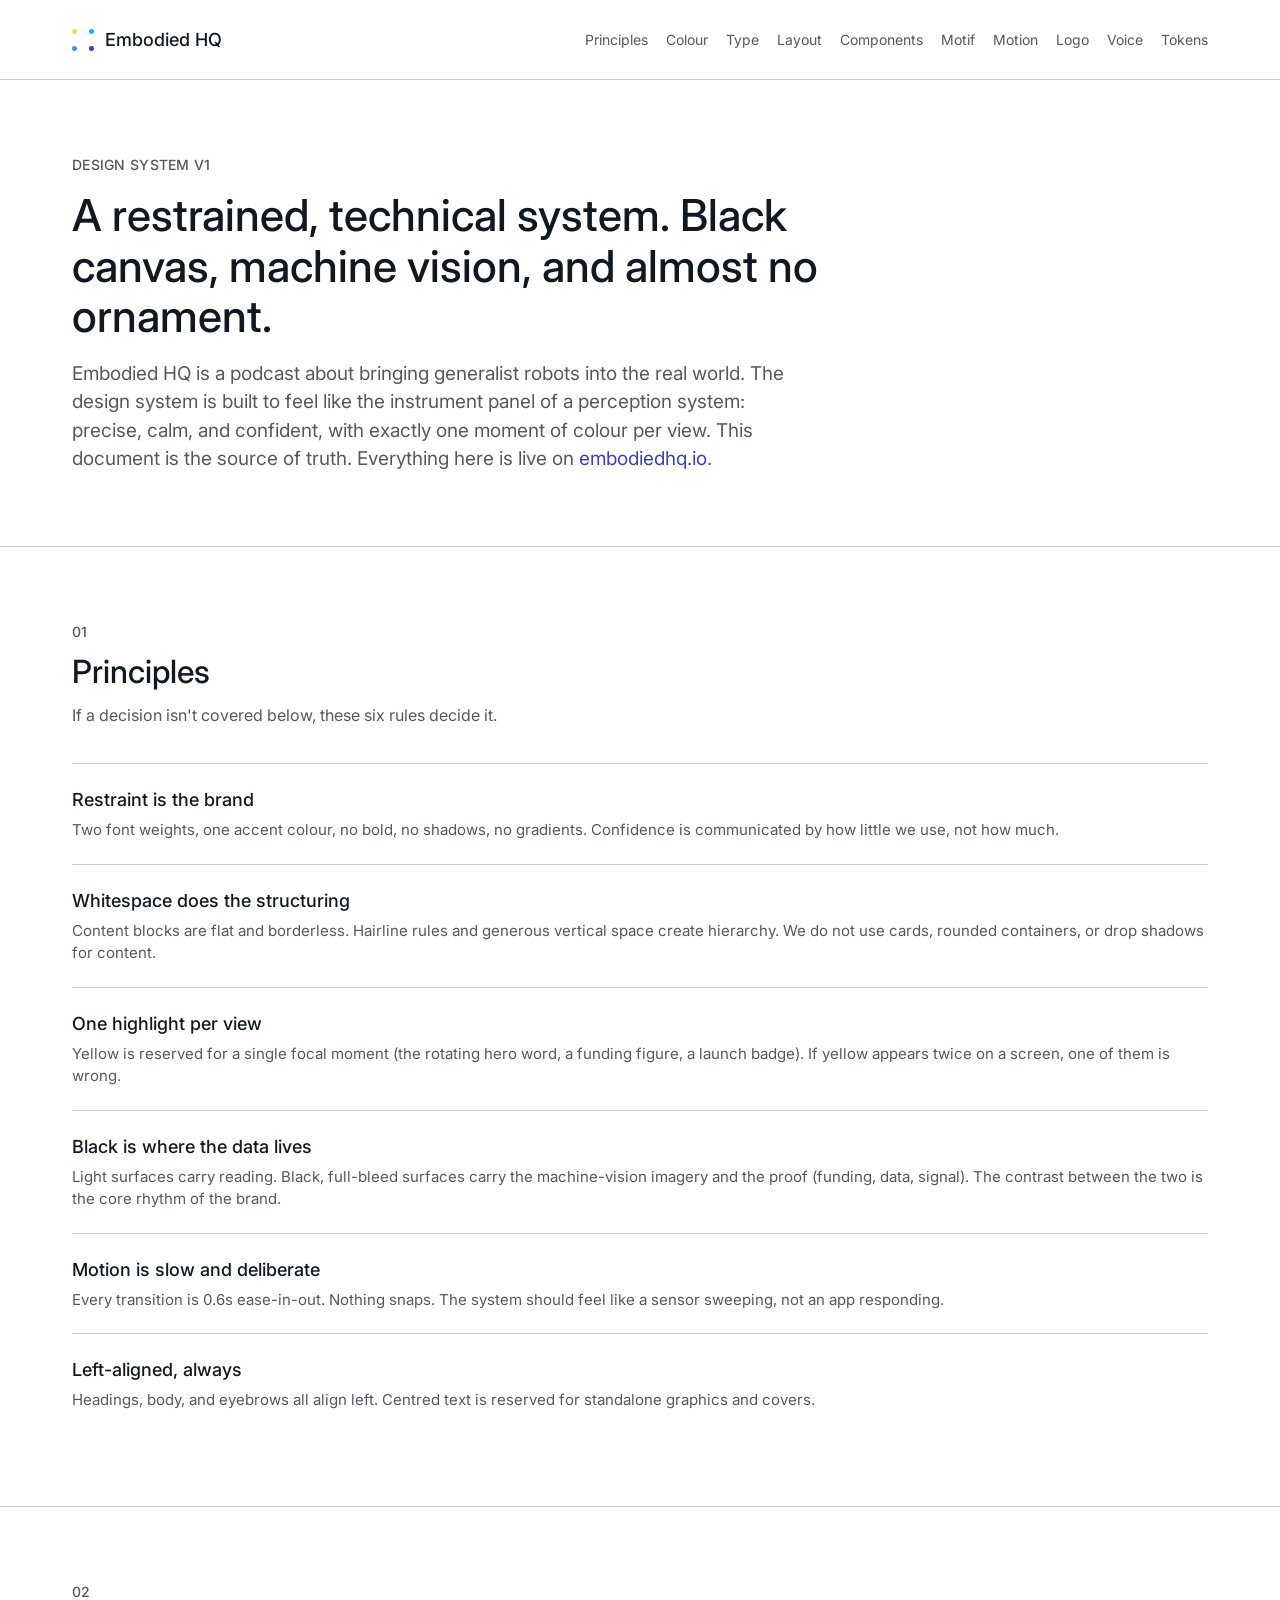
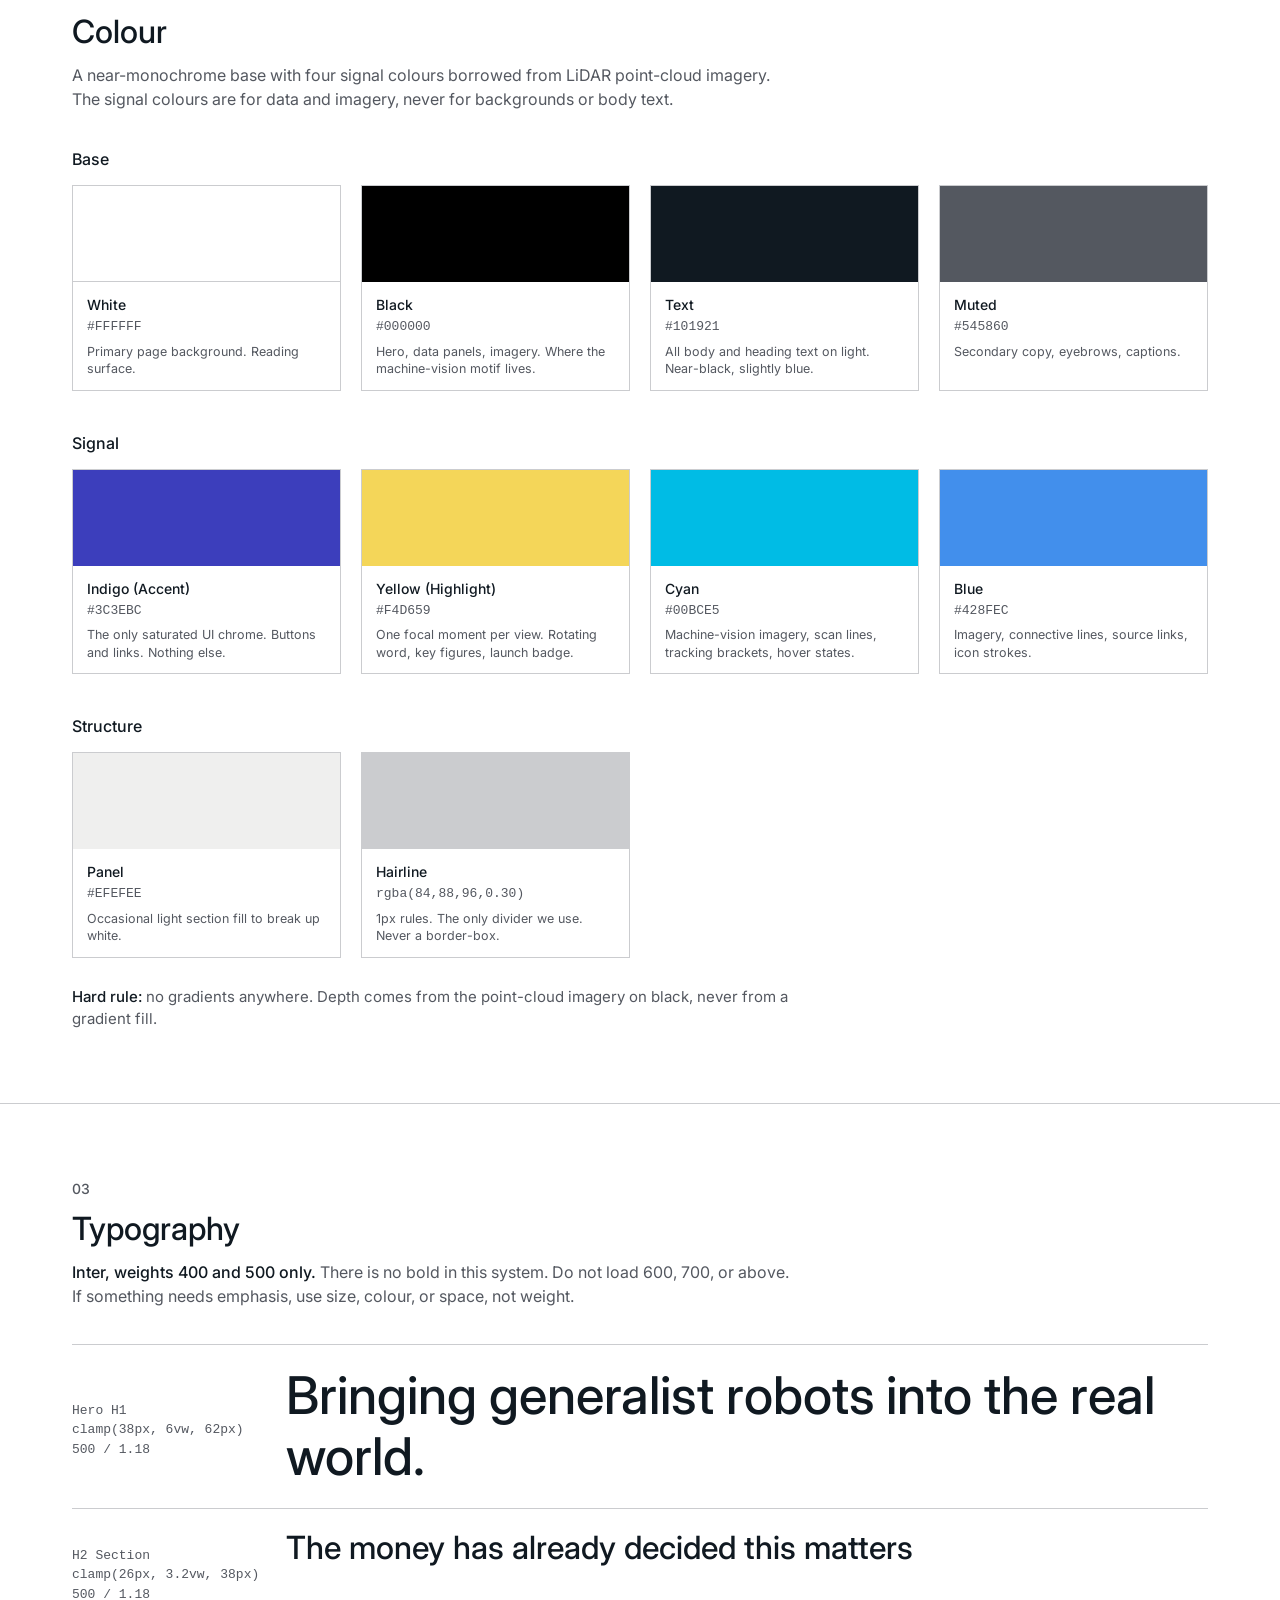
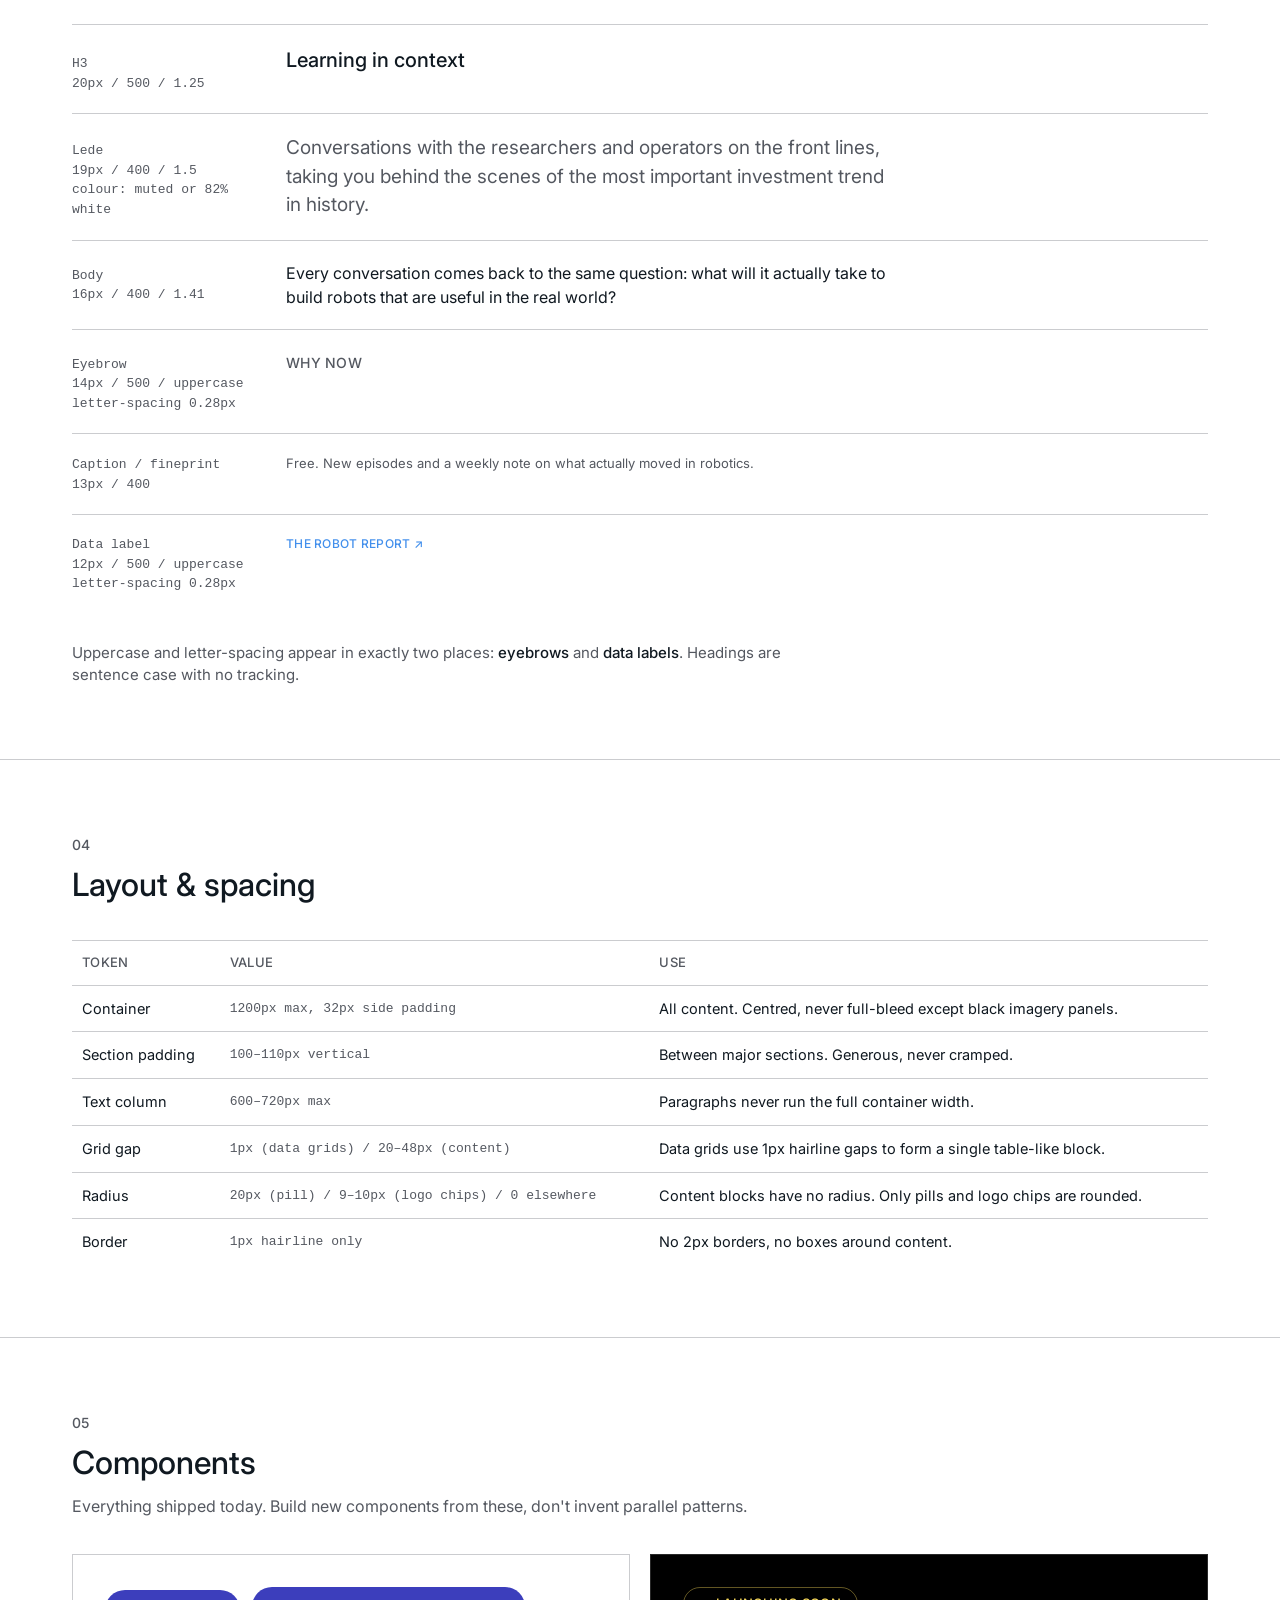
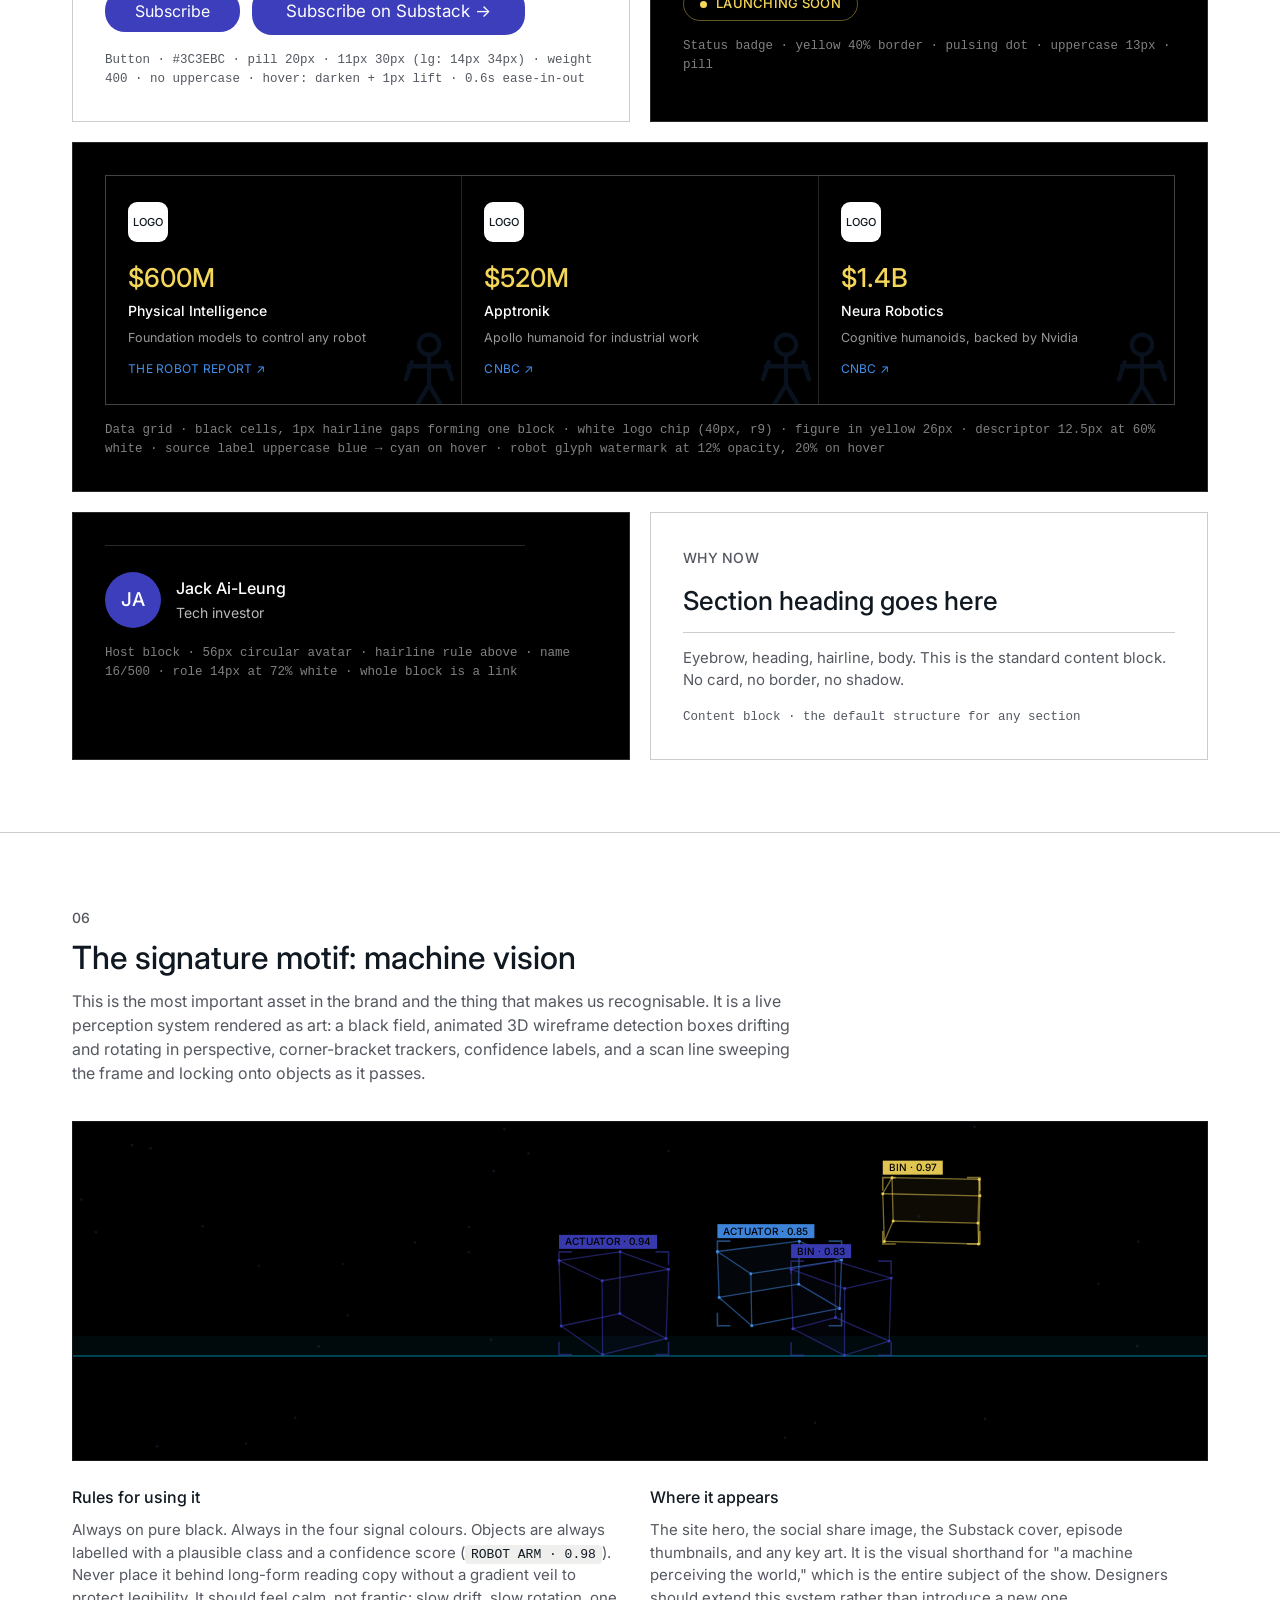
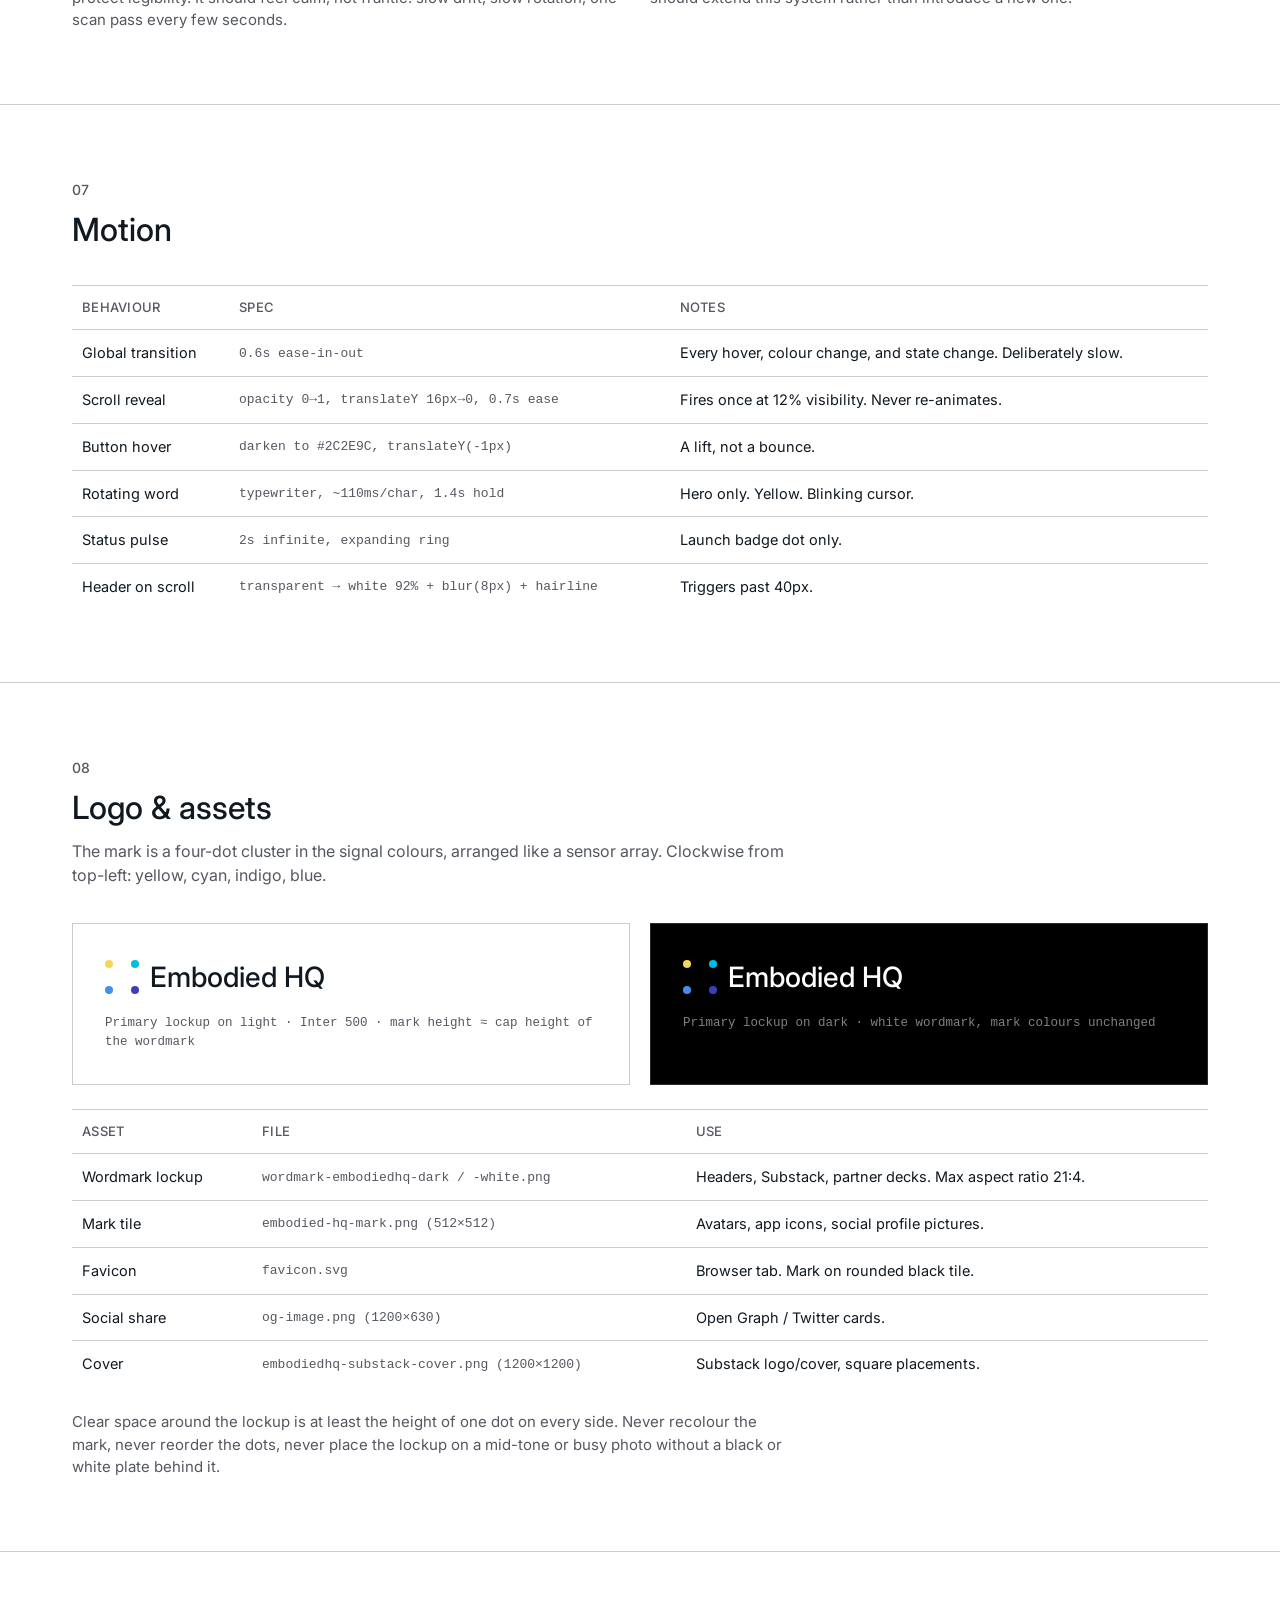
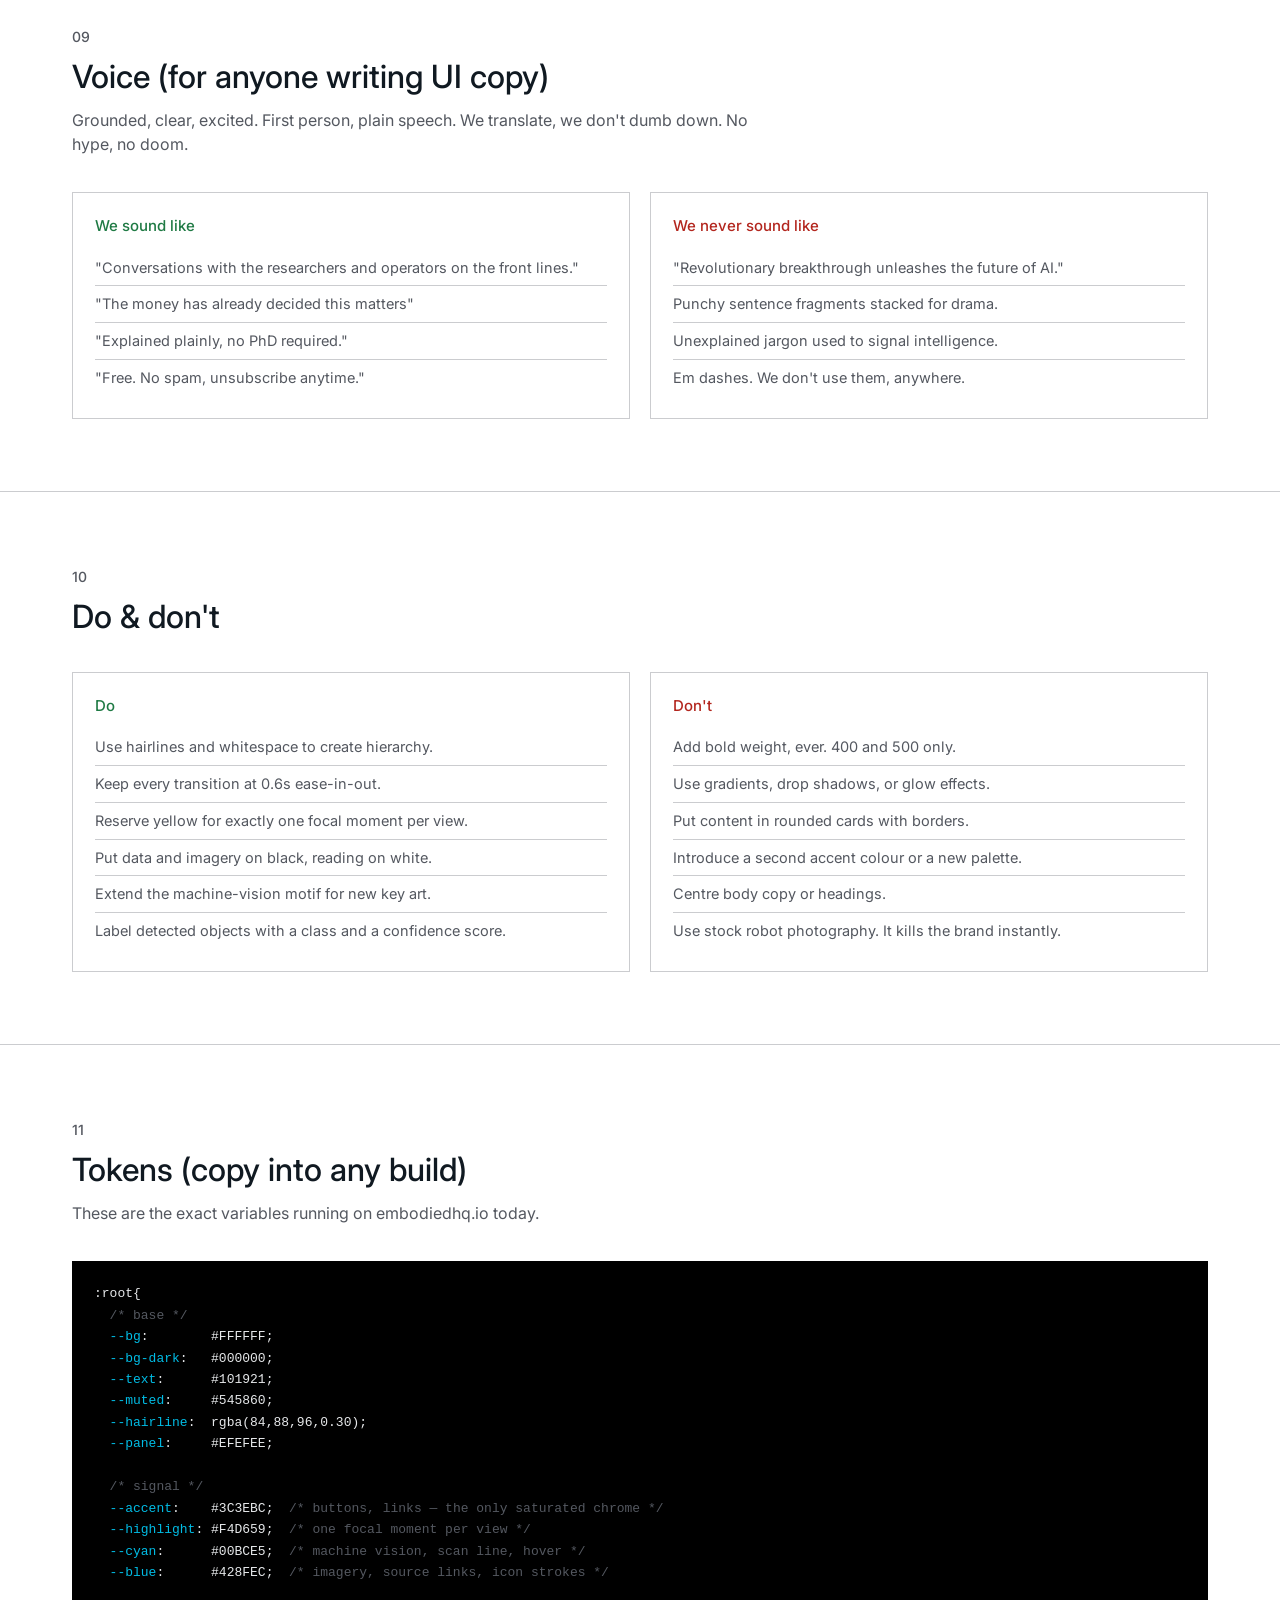
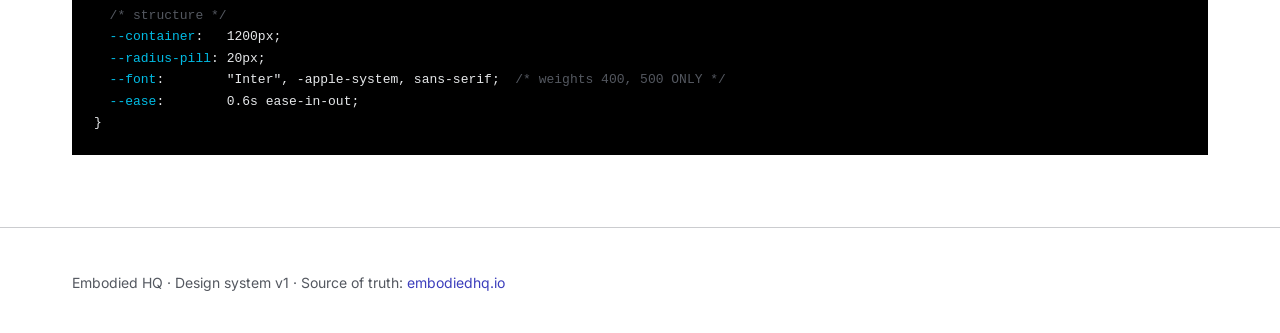
==== design/index.html @ 5e973710 "Ship design system at /design" ====
<!DOCTYPE html>
<html lang="en">
<head>
<meta charset="UTF-8">
<meta name="viewport" content="width=device-width, initial-scale=1.0">
<title>Embodied HQ — Design System</title>
<link rel="preconnect" href="https://fonts.googleapis.com">
<link rel="preconnect" href="https://fonts.gstatic.com" crossorigin>
<link href="https://fonts.googleapis.com/css2?family=Inter:wght@400;500&display=swap" rel="stylesheet">
<style>
  :root{
    --bg:#FFFFFF;--bg-dark:#000000;--text:#101921;--muted:#545860;
    --hairline:rgba(84,88,96,0.30);--accent:#3C3EBC;--highlight:#F4D659;
    --blue:#428FEC;--cyan:#00BCE5;--panel:#EFEFEE;
    --container:1200px;--radius-pill:20px;
    --font:"Inter",-apple-system,BlinkMacSystemFont,sans-serif;--ease:0.6s ease-in-out;
  }
  *{margin:0;padding:0;box-sizing:border-box}
  body{font-family:var(--font);font-weight:400;color:var(--text);background:var(--bg);font-size:16px;line-height:1.5;-webkit-font-smoothing:antialiased}
  .wrap{max-width:var(--container);margin:0 auto;padding:0 32px}
  a{color:var(--accent);text-decoration:none}
  h1,h2,h3,h4{font-weight:500;letter-spacing:normal}
  code{font-family:ui-monospace,SFMono-Regular,Menlo,monospace;font-size:13px;background:var(--panel);padding:2px 6px;border-radius:4px;color:var(--text)}
  .eyebrow{font-size:14px;font-weight:500;letter-spacing:0.28px;text-transform:uppercase;color:var(--muted)}

  /* doc chrome */
  header{border-bottom:1px solid var(--hairline);padding:26px 0;position:sticky;top:0;background:rgba(255,255,255,0.94);backdrop-filter:blur(8px);z-index:10}
  .nav{display:flex;align-items:center;justify-content:space-between;gap:20px;flex-wrap:wrap}
  .brand{display:flex;align-items:center;gap:11px;font-weight:500;font-size:18px;color:var(--text)}
  .brand .dots{display:inline-block;width:22px;height:22px;position:relative}
  .brand .dots span{position:absolute;width:5px;height:5px;border-radius:50%}
  .brand .dots span:nth-child(1){top:0;left:0;background:var(--highlight)}
  .brand .dots span:nth-child(2){top:0;right:0;background:var(--cyan)}
  .brand .dots span:nth-child(3){bottom:0;left:0;background:var(--blue)}
  .brand .dots span:nth-child(4){bottom:0;right:0;background:var(--accent)}
  .toc{display:flex;gap:18px;flex-wrap:wrap;font-size:14px;color:var(--muted)}
  .toc a{color:var(--muted)}
  .toc a:hover{color:var(--text)}

  section{padding:72px 0;border-bottom:1px solid var(--hairline)}
  .sec-head{max-width:720px;margin-bottom:36px}
  .sec-head h2{font-size:32px;line-height:1.2;margin:10px 0 12px}
  .sec-head p{color:var(--muted)}
  .lead{font-size:19px;color:var(--muted);max-width:720px}

  .grid{display:grid;gap:20px}
  .g2{grid-template-columns:repeat(2,1fr)}
  .g3{grid-template-columns:repeat(3,1fr)}
  .g4{grid-template-columns:repeat(4,1fr)}
  @media(max-width:900px){.g3,.g4{grid-template-columns:repeat(2,1fr)}.g2{grid-template-columns:1fr}}
  @media(max-width:560px){.g3,.g4{grid-template-columns:1fr}}

  /* swatches */
  .sw{border:1px solid var(--hairline)}
  .sw .chip{height:96px}
  .sw .meta{padding:12px 14px}
  .sw .nm{font-weight:500;font-size:14px}
  .sw .hex{font-size:13px;color:var(--muted);font-family:ui-monospace,Menlo,monospace;margin-top:2px}
  .sw .use{font-size:12.5px;color:var(--muted);margin-top:6px;line-height:1.4}

  /* type specimen */
  .spec{border-top:1px solid var(--hairline);padding:20px 0;display:grid;grid-template-columns:190px 1fr;gap:24px;align-items:baseline}
  @media(max-width:700px){.spec{grid-template-columns:1fr}}
  .spec .lbl{font-size:13px;color:var(--muted);font-family:ui-monospace,Menlo,monospace;line-height:1.5}

  /* principles */
  .rule{border-top:1px solid var(--hairline);padding:22px 0}
  .rule h3{font-size:18px;margin-bottom:6px}
  .rule p{color:var(--muted);font-size:15px}

  /* component demos */
  .demo{border:1px solid var(--hairline);padding:32px;background:var(--bg)}
  .demo.dark{background:#000;border-color:rgba(255,255,255,0.16);color:#fff}
  .demo .cap{font-size:12.5px;color:var(--muted);margin-top:16px;font-family:ui-monospace,Menlo,monospace}
  .demo.dark .cap{color:rgba(255,255,255,0.5)}

  .btn{display:inline-block;background:var(--accent);color:#fff;border:0;border-radius:var(--radius-pill);padding:11px 30px;font-family:var(--font);font-size:16px;font-weight:400;cursor:pointer;transition:var(--ease)}
  .btn:hover{background:#2c2e9c;transform:translateY(-1px)}
  .btn-lg{padding:14px 34px;font-size:17px}

  .badge{display:inline-flex;align-items:center;gap:9px;font-size:13px;font-weight:500;letter-spacing:0.28px;text-transform:uppercase;color:var(--highlight);border:1px solid rgba(244,214,89,0.4);border-radius:var(--radius-pill);padding:6px 16px}
  .badge .pulse{width:7px;height:7px;border-radius:50%;background:var(--highlight);animation:pulse 2s infinite}
  @keyframes pulse{0%{box-shadow:0 0 0 0 rgba(244,214,89,0.5)}70%{box-shadow:0 0 0 8px rgba(244,214,89,0)}100%{box-shadow:0 0 0 0 rgba(244,214,89,0)}}

  /* funding card demo */
  .heads{display:grid;grid-template-columns:repeat(3,1fr);gap:1px;background:rgba(255,255,255,0.14);border:1px solid rgba(255,255,255,0.14)}
  @media(max-width:700px){.heads{grid-template-columns:1fr}}
  .head{position:relative;overflow:hidden;background:#000;padding:26px 22px}
  .head .logo{width:40px;height:40px;border-radius:9px;background:#fff;display:flex;align-items:center;justify-content:center;margin-bottom:16px;font-size:11px;font-weight:500;color:#101921}
  .head .amt{font-size:26px;font-weight:500;color:var(--highlight)}
  .head .co{font-size:14px;font-weight:500;margin:3px 0 8px;color:#fff}
  .head .desc{font-size:12.5px;line-height:1.4;color:rgba(255,255,255,0.6);margin-bottom:14px}
  .head .src{font-size:12px;letter-spacing:0.28px;text-transform:uppercase;color:var(--blue)}
  .head .glyph{position:absolute;right:-14px;bottom:-14px;width:92px;height:92px;color:var(--blue);opacity:0.12}

  /* host block */
  .host{display:flex;align-items:center;gap:15px;padding-top:26px;border-top:1px solid rgba(255,255,255,0.16);max-width:420px}
  .host .pic{width:56px;height:56px;border-radius:50%;flex:0 0 56px;background:var(--accent);display:flex;align-items:center;justify-content:center;font-size:19px;font-weight:500;color:#fff}
  .host .nm{font-size:16px;font-weight:500;color:#fff}
  .host .role{font-size:14px;color:rgba(255,255,255,0.72);margin-top:2px}

  /* motif canvas */
  .motif{position:relative;height:340px;background:#000;border:1px solid var(--hairline)}
  #cv{position:absolute;inset:0;width:100%;height:100%}

  /* do / dont */
  .dd{border:1px solid var(--hairline);padding:22px}
  .dd h4{font-size:15px;margin-bottom:12px}
  .dd.yes h4{color:#1f7a44}
  .dd.no h4{color:#b3261e}
  .dd ul{list-style:none}
  .dd li{font-size:14.5px;color:var(--muted);padding:7px 0;border-top:1px solid var(--hairline);line-height:1.5}
  .dd li:first-child{border-top:0}

  pre{background:#000;color:#e6e8ea;padding:22px;overflow:auto;font-family:ui-monospace,Menlo,monospace;font-size:13px;line-height:1.65}
  pre .c{color:#545860}
  pre .k{color:var(--cyan)}

  table{width:100%;border-collapse:collapse;font-size:14.5px}
  th,td{text-align:left;padding:12px 10px;border-top:1px solid var(--hairline)}
  th{font-weight:500;font-size:13px;text-transform:uppercase;letter-spacing:0.28px;color:var(--muted)}
  td.mono{font-family:ui-monospace,Menlo,monospace;font-size:13px;color:var(--muted)}
  footer{padding:44px 0;color:var(--muted);font-size:14px}
</style>
</head>
<body>

<header>
  <div class="wrap nav">
    <div class="brand">
      <span class="dots"><span></span><span></span><span></span><span></span></span>
      Embodied HQ
    </div>
    <nav class="toc">
      <a href="#principles">Principles</a>
      <a href="#colour">Colour</a>
      <a href="#type">Type</a>
      <a href="#layout">Layout</a>
      <a href="#components">Components</a>
      <a href="#motif">Motif</a>
      <a href="#motion">Motion</a>
      <a href="#logo">Logo</a>
      <a href="#voice">Voice</a>
      <a href="#tokens">Tokens</a>
    </nav>
  </div>
</header>

<section>
  <div class="wrap">
    <span class="eyebrow">Design system v1</span>
    <h1 style="font-size:44px;line-height:1.15;margin:14px 0 18px;max-width:840px">A restrained, technical system. Black canvas, machine vision, and almost no ornament.</h1>
    <p class="lead">Embodied HQ is a podcast about bringing generalist robots into the real world. The design system is built to feel like the instrument panel of a perception system: precise, calm, and confident, with exactly one moment of colour per view. This document is the source of truth. Everything here is live on <a href="https://embodiedhq.io">embodiedhq.io</a>.</p>
  </div>
</section>

<!-- PRINCIPLES -->
<section id="principles">
  <div class="wrap">
    <div class="sec-head">
      <span class="eyebrow">01</span>
      <h2>Principles</h2>
      <p>If a decision isn't covered below, these six rules decide it.</p>
    </div>

    <div class="rule">
      <h3>Restraint is the brand</h3>
      <p>Two font weights, one accent colour, no bold, no shadows, no gradients. Confidence is communicated by how little we use, not how much.</p>
    </div>
    <div class="rule">
      <h3>Whitespace does the structuring</h3>
      <p>Content blocks are flat and borderless. Hairline rules and generous vertical space create hierarchy. We do not use cards, rounded containers, or drop shadows for content.</p>
    </div>
    <div class="rule">
      <h3>One highlight per view</h3>
      <p>Yellow is reserved for a single focal moment (the rotating hero word, a funding figure, a launch badge). If yellow appears twice on a screen, one of them is wrong.</p>
    </div>
    <div class="rule">
      <h3>Black is where the data lives</h3>
      <p>Light surfaces carry reading. Black, full-bleed surfaces carry the machine-vision imagery and the proof (funding, data, signal). The contrast between the two is the core rhythm of the brand.</p>
    </div>
    <div class="rule">
      <h3>Motion is slow and deliberate</h3>
      <p>Every transition is 0.6s ease-in-out. Nothing snaps. The system should feel like a sensor sweeping, not an app responding.</p>
    </div>
    <div class="rule">
      <h3>Left-aligned, always</h3>
      <p>Headings, body, and eyebrows all align left. Centred text is reserved for standalone graphics and covers.</p>
    </div>
  </div>
</section>

<!-- COLOUR -->
<section id="colour">
  <div class="wrap">
    <div class="sec-head">
      <span class="eyebrow">02</span>
      <h2>Colour</h2>
      <p>A near-monochrome base with four signal colours borrowed from LiDAR point-cloud imagery. The signal colours are for data and imagery, never for backgrounds or body text.</p>
    </div>

    <h3 style="font-size:16px;margin-bottom:14px">Base</h3>
    <div class="grid g4" style="margin-bottom:40px">
      <div class="sw"><div class="chip" style="background:#FFFFFF;border-bottom:1px solid var(--hairline)"></div><div class="meta"><div class="nm">White</div><div class="hex">#FFFFFF</div><div class="use">Primary page background. Reading surface.</div></div></div>
      <div class="sw"><div class="chip" style="background:#000000"></div><div class="meta"><div class="nm">Black</div><div class="hex">#000000</div><div class="use">Hero, data panels, imagery. Where the machine-vision motif lives.</div></div></div>
      <div class="sw"><div class="chip" style="background:#101921"></div><div class="meta"><div class="nm">Text</div><div class="hex">#101921</div><div class="use">All body and heading text on light. Near-black, slightly blue.</div></div></div>
      <div class="sw"><div class="chip" style="background:#545860"></div><div class="meta"><div class="nm">Muted</div><div class="hex">#545860</div><div class="use">Secondary copy, eyebrows, captions.</div></div></div>
    </div>

    <h3 style="font-size:16px;margin-bottom:14px">Signal</h3>
    <div class="grid g4" style="margin-bottom:40px">
      <div class="sw"><div class="chip" style="background:#3C3EBC"></div><div class="meta"><div class="nm">Indigo (Accent)</div><div class="hex">#3C3EBC</div><div class="use">The only saturated UI chrome. Buttons and links. Nothing else.</div></div></div>
      <div class="sw"><div class="chip" style="background:#F4D659"></div><div class="meta"><div class="nm">Yellow (Highlight)</div><div class="hex">#F4D659</div><div class="use">One focal moment per view. Rotating word, key figures, launch badge.</div></div></div>
      <div class="sw"><div class="chip" style="background:#00BCE5"></div><div class="meta"><div class="nm">Cyan</div><div class="hex">#00BCE5</div><div class="use">Machine-vision imagery, scan lines, tracking brackets, hover states.</div></div></div>
      <div class="sw"><div class="chip" style="background:#428FEC"></div><div class="meta"><div class="nm">Blue</div><div class="hex">#428FEC</div><div class="use">Imagery, connective lines, source links, icon strokes.</div></div></div>
    </div>

    <h3 style="font-size:16px;margin-bottom:14px">Structure</h3>
    <div class="grid g4">
      <div class="sw"><div class="chip" style="background:#EFEFEE"></div><div class="meta"><div class="nm">Panel</div><div class="hex">#EFEFEE</div><div class="use">Occasional light section fill to break up white.</div></div></div>
      <div class="sw"><div class="chip" style="background:rgba(84,88,96,0.30)"></div><div class="meta"><div class="nm">Hairline</div><div class="hex">rgba(84,88,96,0.30)</div><div class="use">1px rules. The only divider we use. Never a border-box.</div></div></div>
    </div>

    <p style="margin-top:28px;color:var(--muted);font-size:15px;max-width:720px"><strong style="font-weight:500;color:var(--text)">Hard rule:</strong> no gradients anywhere. Depth comes from the point-cloud imagery on black, never from a gradient fill.</p>
  </div>
</section>

<!-- TYPE -->
<section id="type">
  <div class="wrap">
    <div class="sec-head">
      <span class="eyebrow">03</span>
      <h2>Typography</h2>
      <p><strong style="font-weight:500;color:var(--text)">Inter, weights 400 and 500 only.</strong> There is no bold in this system. Do not load 600, 700, or above. If something needs emphasis, use size, colour, or space, not weight.</p>
    </div>

    <div class="spec"><div class="lbl">Hero H1<br>clamp(38px, 6vw, 62px)<br>500 / 1.18</div><div style="font-size:clamp(32px,5vw,52px);font-weight:500;line-height:1.18">Bringing generalist robots into the real world.</div></div>
    <div class="spec"><div class="lbl">H2 Section<br>clamp(26px, 3.2vw, 38px)<br>500 / 1.18</div><div style="font-size:32px;font-weight:500;line-height:1.18">The money has already decided this matters</div></div>
    <div class="spec"><div class="lbl">H3<br>20px / 500 / 1.25</div><div style="font-size:20px;font-weight:500">Learning in context</div></div>
    <div class="spec"><div class="lbl">Lede<br>19px / 400 / 1.5<br>colour: muted or 82% white</div><div style="font-size:19px;line-height:1.5;color:var(--muted);max-width:600px">Conversations with the researchers and operators on the front lines, taking you behind the scenes of the most important investment trend in history.</div></div>
    <div class="spec"><div class="lbl">Body<br>16px / 400 / 1.41</div><div style="max-width:600px">Every conversation comes back to the same question: what will it actually take to build robots that are useful in the real world?</div></div>
    <div class="spec"><div class="lbl">Eyebrow<br>14px / 500 / uppercase<br>letter-spacing 0.28px</div><div><span class="eyebrow">Why now</span></div></div>
    <div class="spec"><div class="lbl">Caption / fineprint<br>13px / 400</div><div style="font-size:13px;color:var(--muted)">Free. New episodes and a weekly note on what actually moved in robotics.</div></div>
    <div class="spec"><div class="lbl">Data label<br>12px / 500 / uppercase<br>letter-spacing 0.28px</div><div style="font-size:12px;font-weight:500;text-transform:uppercase;letter-spacing:0.28px;color:var(--blue)">The Robot Report ↗</div></div>

    <p style="margin-top:28px;color:var(--muted);font-size:15px;max-width:720px">Uppercase and letter-spacing appear in exactly two places: <strong style="font-weight:500;color:var(--text)">eyebrows</strong> and <strong style="font-weight:500;color:var(--text)">data labels</strong>. Headings are sentence case with no tracking.</p>
  </div>
</section>

<!-- LAYOUT -->
<section id="layout">
  <div class="wrap">
    <div class="sec-head">
      <span class="eyebrow">04</span>
      <h2>Layout &amp; spacing</h2>
    </div>
    <table>
      <tr><th>Token</th><th>Value</th><th>Use</th></tr>
      <tr><td>Container</td><td class="mono">1200px max, 32px side padding</td><td>All content. Centred, never full-bleed except black imagery panels.</td></tr>
      <tr><td>Section padding</td><td class="mono">100–110px vertical</td><td>Between major sections. Generous, never cramped.</td></tr>
      <tr><td>Text column</td><td class="mono">600–720px max</td><td>Paragraphs never run the full container width.</td></tr>
      <tr><td>Grid gap</td><td class="mono">1px (data grids) / 20–48px (content)</td><td>Data grids use 1px hairline gaps to form a single table-like block.</td></tr>
      <tr><td>Radius</td><td class="mono">20px (pill) / 9–10px (logo chips) / 0 elsewhere</td><td>Content blocks have no radius. Only pills and logo chips are rounded.</td></tr>
      <tr><td>Border</td><td class="mono">1px hairline only</td><td>No 2px borders, no boxes around content.</td></tr>
    </table>
  </div>
</section>

<!-- COMPONENTS -->
<section id="components">
  <div class="wrap">
    <div class="sec-head">
      <span class="eyebrow">05</span>
      <h2>Components</h2>
      <p>Everything shipped today. Build new components from these, don't invent parallel patterns.</p>
    </div>

    <div class="grid g2" style="margin-bottom:20px">
      <div class="demo">
        <button class="btn">Subscribe</button>
        &nbsp;
        <button class="btn btn-lg">Subscribe on Substack →</button>
        <div class="cap">Button · #3C3EBC · pill 20px · 11px 30px (lg: 14px 34px) · weight 400 · no uppercase · hover: darken + 1px lift · 0.6s ease-in-out</div>
      </div>
      <div class="demo dark">
        <span class="badge"><span class="pulse"></span>Launching soon</span>
        <div class="cap">Status badge · yellow 40% border · pulsing dot · uppercase 13px · pill</div>
      </div>
    </div>

    <div class="demo dark" style="margin-bottom:20px">
      <div class="heads">
        <div class="head">
          <div class="logo">LOGO</div>
          <div class="amt">$600M</div>
          <div class="co">Physical Intelligence</div>
          <div class="desc">Foundation models to control any robot</div>
          <div class="src">The Robot Report ↗</div>
          <svg class="glyph" viewBox="0 0 64 64" fill="none" stroke="currentColor" stroke-width="3" stroke-linecap="round"><circle cx="32" cy="13" r="7"/><path d="M32 20v21M18 28h28M32 41l-9 15M32 41l9 15M20 25l-4 12M44 25l4 12"/></svg>
        </div>
        <div class="head">
          <div class="logo">LOGO</div>
          <div class="amt">$520M</div>
          <div class="co">Apptronik</div>
          <div class="desc">Apollo humanoid for industrial work</div>
          <div class="src">CNBC ↗</div>
          <svg class="glyph" viewBox="0 0 64 64" fill="none" stroke="currentColor" stroke-width="3" stroke-linecap="round"><circle cx="32" cy="13" r="7"/><path d="M32 20v21M18 28h28M32 41l-9 15M32 41l9 15M20 25l-4 12M44 25l4 12"/></svg>
        </div>
        <div class="head">
          <div class="logo">LOGO</div>
          <div class="amt">$1.4B</div>
          <div class="co">Neura Robotics</div>
          <div class="desc">Cognitive humanoids, backed by Nvidia</div>
          <div class="src">CNBC ↗</div>
          <svg class="glyph" viewBox="0 0 64 64" fill="none" stroke="currentColor" stroke-width="3" stroke-linecap="round"><circle cx="32" cy="13" r="7"/><path d="M32 20v21M18 28h28M32 41l-9 15M32 41l9 15M20 25l-4 12M44 25l4 12"/></svg>
        </div>
      </div>
      <div class="cap">Data grid · black cells, 1px hairline gaps forming one block · white logo chip (40px, r9) · figure in yellow 26px · descriptor 12.5px at 60% white · source label uppercase blue → cyan on hover · robot glyph watermark at 12% opacity, 20% on hover</div>
    </div>

    <div class="grid g2">
      <div class="demo dark">
        <div class="host">
          <div class="pic">JA</div>
          <div>
            <div class="nm">Jack Ai-Leung</div>
            <div class="role">Tech investor</div>
          </div>
        </div>
        <div class="cap">Host block · 56px circular avatar · hairline rule above · name 16/500 · role 14px at 72% white · whole block is a link</div>
      </div>
      <div class="demo">
        <span class="eyebrow">Why now</span>
        <h3 style="font-size:26px;margin:12px 0 12px">Section heading goes here</h3>
        <div style="height:1px;background:var(--hairline);margin-bottom:14px"></div>
        <p style="color:var(--muted);font-size:15px">Eyebrow, heading, hairline, body. This is the standard content block. No card, no border, no shadow.</p>
        <div class="cap">Content block · the default structure for any section</div>
      </div>
    </div>
  </div>
</section>

<!-- MOTIF -->
<section id="motif">
  <div class="wrap">
    <div class="sec-head">
      <span class="eyebrow">06</span>
      <h2>The signature motif: machine vision</h2>
      <p>This is the most important asset in the brand and the thing that makes us recognisable. It is a live perception system rendered as art: a black field, animated 3D wireframe detection boxes drifting and rotating in perspective, corner-bracket trackers, confidence labels, and a scan line sweeping the frame and locking onto objects as it passes.</p>
    </div>

    <div class="motif"><canvas id="cv"></canvas></div>

    <div class="grid g2" style="margin-top:24px">
      <div>
        <h3 style="font-size:16px;margin-bottom:10px">Rules for using it</h3>
        <p style="color:var(--muted);font-size:15px">Always on pure black. Always in the four signal colours. Objects are always labelled with a plausible class and a confidence score (<code>ROBOT ARM · 0.98</code>). Never place it behind long-form reading copy without a gradient veil to protect legibility. It should feel calm, not frantic: slow drift, slow rotation, one scan pass every few seconds.</p>
      </div>
      <div>
        <h3 style="font-size:16px;margin-bottom:10px">Where it appears</h3>
        <p style="color:var(--muted);font-size:15px">The site hero, the social share image, the Substack cover, episode thumbnails, and any key art. It is the visual shorthand for "a machine perceiving the world," which is the entire subject of the show. Designers should extend this system rather than introduce a new one.</p>
      </div>
    </div>
  </div>
</section>

<!-- MOTION -->
<section id="motion">
  <div class="wrap">
    <div class="sec-head">
      <span class="eyebrow">07</span>
      <h2>Motion</h2>
    </div>
    <table>
      <tr><th>Behaviour</th><th>Spec</th><th>Notes</th></tr>
      <tr><td>Global transition</td><td class="mono">0.6s ease-in-out</td><td>Every hover, colour change, and state change. Deliberately slow.</td></tr>
      <tr><td>Scroll reveal</td><td class="mono">opacity 0→1, translateY 16px→0, 0.7s ease</td><td>Fires once at 12% visibility. Never re-animates.</td></tr>
      <tr><td>Button hover</td><td class="mono">darken to #2C2E9C, translateY(-1px)</td><td>A lift, not a bounce.</td></tr>
      <tr><td>Rotating word</td><td class="mono">typewriter, ~110ms/char, 1.4s hold</td><td>Hero only. Yellow. Blinking cursor.</td></tr>
      <tr><td>Status pulse</td><td class="mono">2s infinite, expanding ring</td><td>Launch badge dot only.</td></tr>
      <tr><td>Header on scroll</td><td class="mono">transparent → white 92% + blur(8px) + hairline</td><td>Triggers past 40px.</td></tr>
    </table>
  </div>
</section>

<!-- LOGO -->
<section id="logo">
  <div class="wrap">
    <div class="sec-head">
      <span class="eyebrow">08</span>
      <h2>Logo &amp; assets</h2>
      <p>The mark is a four-dot cluster in the signal colours, arranged like a sensor array. Clockwise from top-left: yellow, cyan, indigo, blue.</p>
    </div>

    <div class="grid g2" style="margin-bottom:24px">
      <div class="demo">
        <div class="brand" style="font-size:28px"><span class="dots" style="width:34px;height:34px"><span style="width:8px;height:8px"></span><span style="width:8px;height:8px"></span><span style="width:8px;height:8px"></span><span style="width:8px;height:8px"></span></span>Embodied HQ</div>
        <div class="cap">Primary lockup on light · Inter 500 · mark height ≈ cap height of the wordmark</div>
      </div>
      <div class="demo dark">
        <div class="brand" style="font-size:28px;color:#fff"><span class="dots" style="width:34px;height:34px"><span style="width:8px;height:8px"></span><span style="width:8px;height:8px"></span><span style="width:8px;height:8px"></span><span style="width:8px;height:8px"></span></span>Embodied HQ</div>
        <div class="cap">Primary lockup on dark · white wordmark, mark colours unchanged</div>
      </div>
    </div>

    <table>
      <tr><th>Asset</th><th>File</th><th>Use</th></tr>
      <tr><td>Wordmark lockup</td><td class="mono">wordmark-embodiedhq-dark / -white.png</td><td>Headers, Substack, partner decks. Max aspect ratio 21:4.</td></tr>
      <tr><td>Mark tile</td><td class="mono">embodied-hq-mark.png (512×512)</td><td>Avatars, app icons, social profile pictures.</td></tr>
      <tr><td>Favicon</td><td class="mono">favicon.svg</td><td>Browser tab. Mark on rounded black tile.</td></tr>
      <tr><td>Social share</td><td class="mono">og-image.png (1200×630)</td><td>Open Graph / Twitter cards.</td></tr>
      <tr><td>Cover</td><td class="mono">embodiedhq-substack-cover.png (1200×1200)</td><td>Substack logo/cover, square placements.</td></tr>
    </table>

    <p style="margin-top:24px;color:var(--muted);font-size:15px;max-width:720px">Clear space around the lockup is at least the height of one dot on every side. Never recolour the mark, never reorder the dots, never place the lockup on a mid-tone or busy photo without a black or white plate behind it.</p>
  </div>
</section>

<!-- VOICE -->
<section id="voice">
  <div class="wrap">
    <div class="sec-head">
      <span class="eyebrow">09</span>
      <h2>Voice (for anyone writing UI copy)</h2>
      <p>Grounded, clear, excited. First person, plain speech. We translate, we don't dumb down. No hype, no doom.</p>
    </div>
    <div class="grid g2">
      <div class="dd yes">
        <h4>We sound like</h4>
        <ul>
          <li>"Conversations with the researchers and operators on the front lines."</li>
          <li>"The money has already decided this matters"</li>
          <li>"Explained plainly, no PhD required."</li>
          <li>"Free. No spam, unsubscribe anytime."</li>
        </ul>
      </div>
      <div class="dd no">
        <h4>We never sound like</h4>
        <ul>
          <li>"Revolutionary breakthrough unleashes the future of AI."</li>
          <li>Punchy sentence fragments stacked for drama.</li>
          <li>Unexplained jargon used to signal intelligence.</li>
          <li>Em dashes. We don't use them, anywhere.</li>
        </ul>
      </div>
    </div>
  </div>
</section>

<!-- DO / DONT -->
<section>
  <div class="wrap">
    <div class="sec-head">
      <span class="eyebrow">10</span>
      <h2>Do &amp; don't</h2>
    </div>
    <div class="grid g2">
      <div class="dd yes">
        <h4>Do</h4>
        <ul>
          <li>Use hairlines and whitespace to create hierarchy.</li>
          <li>Keep every transition at 0.6s ease-in-out.</li>
          <li>Reserve yellow for exactly one focal moment per view.</li>
          <li>Put data and imagery on black, reading on white.</li>
          <li>Extend the machine-vision motif for new key art.</li>
          <li>Label detected objects with a class and a confidence score.</li>
        </ul>
      </div>
      <div class="dd no">
        <h4>Don't</h4>
        <ul>
          <li>Add bold weight, ever. 400 and 500 only.</li>
          <li>Use gradients, drop shadows, or glow effects.</li>
          <li>Put content in rounded cards with borders.</li>
          <li>Introduce a second accent colour or a new palette.</li>
          <li>Centre body copy or headings.</li>
          <li>Use stock robot photography. It kills the brand instantly.</li>
        </ul>
      </div>
    </div>
  </div>
</section>

<!-- TOKENS -->
<section id="tokens">
  <div class="wrap">
    <div class="sec-head">
      <span class="eyebrow">11</span>
      <h2>Tokens (copy into any build)</h2>
      <p>These are the exact variables running on embodiedhq.io today.</p>
    </div>
<pre>:root{
  <span class="c">/* base */</span>
  <span class="k">--bg</span>:        #FFFFFF;
  <span class="k">--bg-dark</span>:   #000000;
  <span class="k">--text</span>:      #101921;
  <span class="k">--muted</span>:     #545860;
  <span class="k">--hairline</span>:  rgba(84,88,96,0.30);
  <span class="k">--panel</span>:     #EFEFEE;

  <span class="c">/* signal */</span>
  <span class="k">--accent</span>:    #3C3EBC;  <span class="c">/* buttons, links — the only saturated chrome */</span>
  <span class="k">--highlight</span>: #F4D659;  <span class="c">/* one focal moment per view */</span>
  <span class="k">--cyan</span>:      #00BCE5;  <span class="c">/* machine vision, scan line, hover */</span>
  <span class="k">--blue</span>:      #428FEC;  <span class="c">/* imagery, source links, icon strokes */</span>

  <span class="c">/* structure */</span>
  <span class="k">--container</span>:   1200px;
  <span class="k">--radius-pill</span>: 20px;
  <span class="k">--font</span>:        "Inter", -apple-system, sans-serif;  <span class="c">/* weights 400, 500 ONLY */</span>
  <span class="k">--ease</span>:        0.6s ease-in-out;
}</pre>
  </div>
</section>

<footer>
  <div class="wrap">
    Embodied HQ · Design system v1 · Source of truth: <a href="https://embodiedhq.io">embodiedhq.io</a>
  </div>
</footer>

<script>
// Machine-vision motif (same system as the live hero)
(function(){
  const cv=document.getElementById('cv');const ctx=cv.getContext('2d');
  let W,H,DPR=Math.min(devicePixelRatio||1,2);
  const PAL=['#00BCE5','#428FEC','#F4D659','#3C3EBC'];
  const LABELS=['ROBOT ARM','GRIPPER','CONVEYOR','BIN','PALLET','OBJECT','ACTUATOR'];
  const F=520,PITCH=0.32,EDGES=[[0,1],[2,3],[4,5],[6,7],[0,2],[1,3],[4,6],[5,7],[0,4],[1,5],[2,6],[3,7]];
  let boxes=[],dots=[],scanY=0,scanDir=1;
  const rnd=(a,b)=>a+Math.random()*(b-a);
  function makeBox(fromRight){
    return {x:fromRight?W+90:rnd(W*0.12,W*0.92),y:rnd(H*0.26,H*0.74),
      w:rnd(58,104),h:rnd(48,86),d:rnd(50,92),
      yaw:rnd(0,6.28),yawv:rnd(-0.007,0.007)||0.004,vx:rnd(-0.40,-0.14),phase:rnd(0,6.28),
      col:PAL[(Math.random()*PAL.length)|0],label:LABELS[(Math.random()*LABELS.length)|0],
      conf:rnd(0.82,0.99),flash:0};
  }
  function build(){
    boxes=[];const n=W<720?2:4;for(let i=0;i<n;i++)boxes.push(makeBox(false));
    dots=[];const dn=Math.min(50,(W*H/13000)|0);
    for(let i=0;i<dn;i++)dots.push({x:Math.random()*W,y:Math.random()*H,vx:rnd(-0.12,-0.02)});
  }
  function verts(b,cy){
    const hw=b.w/2,hh=b.h/2,hd=b.d/2,ca=Math.cos(b.yaw),sa=Math.sin(b.yaw),cp=Math.cos(PITCH),sp=Math.sin(PITCH),o=[];
    for(const sx of[-1,1])for(const sy of[-1,1])for(const sz of[-1,1]){
      const x=sx*hw,y=sy*hh,z=sz*hd,x1=x*ca-z*sa,z1=x*sa+z*ca,y2=y*cp-z1*sp,z2=y*sp+z1*cp,s=F/(F+z2);
      o.push({X:b.x+x1*s,Y:cy+y2*s});
    }
    return o;
  }
  function frame(ts){
    ctx.clearRect(0,0,W,H);
    ctx.fillStyle='#428FEC';
    for(const d of dots){d.x+=d.vx;if(d.x<0)d.x=W;ctx.globalAlpha=0.15;ctx.beginPath();ctx.arc(d.x,d.y,1.3,0,6.28);ctx.fill();}
    scanY+=1.5*scanDir;if(scanY>H){scanY=H;scanDir=-1;}if(scanY<0){scanY=0;scanDir=1;}
    ctx.globalAlpha=0.45;ctx.strokeStyle='#00BCE5';ctx.lineWidth=1.3;
    ctx.beginPath();ctx.moveTo(0,scanY);ctx.lineTo(W,scanY);ctx.stroke();
    ctx.globalAlpha=0.05;ctx.fillStyle='#00BCE5';ctx.fillRect(0,scanDir>0?scanY-20:scanY,W,20);
    for(const b of boxes){
      b.yaw+=b.yawv;b.x+=b.vx;
      const cy=b.y+Math.sin(ts*0.0012+b.phase)*5;
      const vs=verts(b,cy);
      let minX=1e9,minY=1e9,maxX=-1e9,maxY=-1e9;
      for(const v of vs){if(v.X<minX)minX=v.X;if(v.Y<minY)minY=v.Y;if(v.X>maxX)maxX=v.X;if(v.Y>maxY)maxY=v.Y;}
      if(maxX<-30){Object.assign(b,makeBox(true));continue;}
      if(Math.abs((minY+maxY)/2-scanY)<24)b.flash=1;b.flash*=0.93;
      ctx.globalAlpha=0.05+b.flash*0.12;ctx.fillStyle=b.col;
      ctx.beginPath();ctx.moveTo(vs[1].X,vs[1].Y);ctx.lineTo(vs[3].X,vs[3].Y);ctx.lineTo(vs[7].X,vs[7].Y);ctx.lineTo(vs[5].X,vs[5].Y);ctx.closePath();ctx.fill();
      ctx.strokeStyle=b.col;ctx.lineWidth=1.3;
      for(const e of EDGES){ctx.globalAlpha=0.5+b.flash*0.4;ctx.beginPath();ctx.moveTo(vs[e[0]].X,vs[e[0]].Y);ctx.lineTo(vs[e[1]].X,vs[e[1]].Y);ctx.stroke();}
      ctx.globalAlpha=0.9;ctx.fillStyle=b.col;
      for(const v of vs){ctx.beginPath();ctx.arc(v.X,v.Y,1.5,0,6.28);ctx.fill();}
      const L=13;ctx.globalAlpha=0.5+b.flash*0.5;ctx.lineWidth=1.6;ctx.beginPath();
      ctx.moveTo(minX,minY+L);ctx.lineTo(minX,minY);ctx.lineTo(minX+L,minY);
      ctx.moveTo(maxX-L,minY);ctx.lineTo(maxX,minY);ctx.lineTo(maxX,minY+L);
      ctx.moveTo(maxX,maxY-L);ctx.lineTo(maxX,maxY);ctx.lineTo(maxX-L,maxY);
      ctx.moveTo(minX+L,maxY);ctx.lineTo(minX,maxY);ctx.lineTo(minX,maxY-L);ctx.stroke();
      const txt=b.label+' · '+(b.conf+Math.sin(ts*0.002+b.phase)*0.008).toFixed(2);
      ctx.font='500 10px Inter, sans-serif';const tw=ctx.measureText(txt).width;
      ctx.globalAlpha=0.92;ctx.fillStyle=b.col;ctx.fillRect(minX,minY-17,tw+12,14);
      ctx.globalAlpha=1;ctx.fillStyle='#000';ctx.fillText(txt,minX+6,minY-6.5);
    }
    ctx.globalAlpha=1;requestAnimationFrame(frame);
  }
  function resize(){W=cv.clientWidth;H=cv.clientHeight;cv.width=W*DPR;cv.height=H*DPR;ctx.setTransform(DPR,0,0,DPR,0,0);build();}
  addEventListener('resize',resize);resize();requestAnimationFrame(frame);
})();
</script>
</body>
</html>
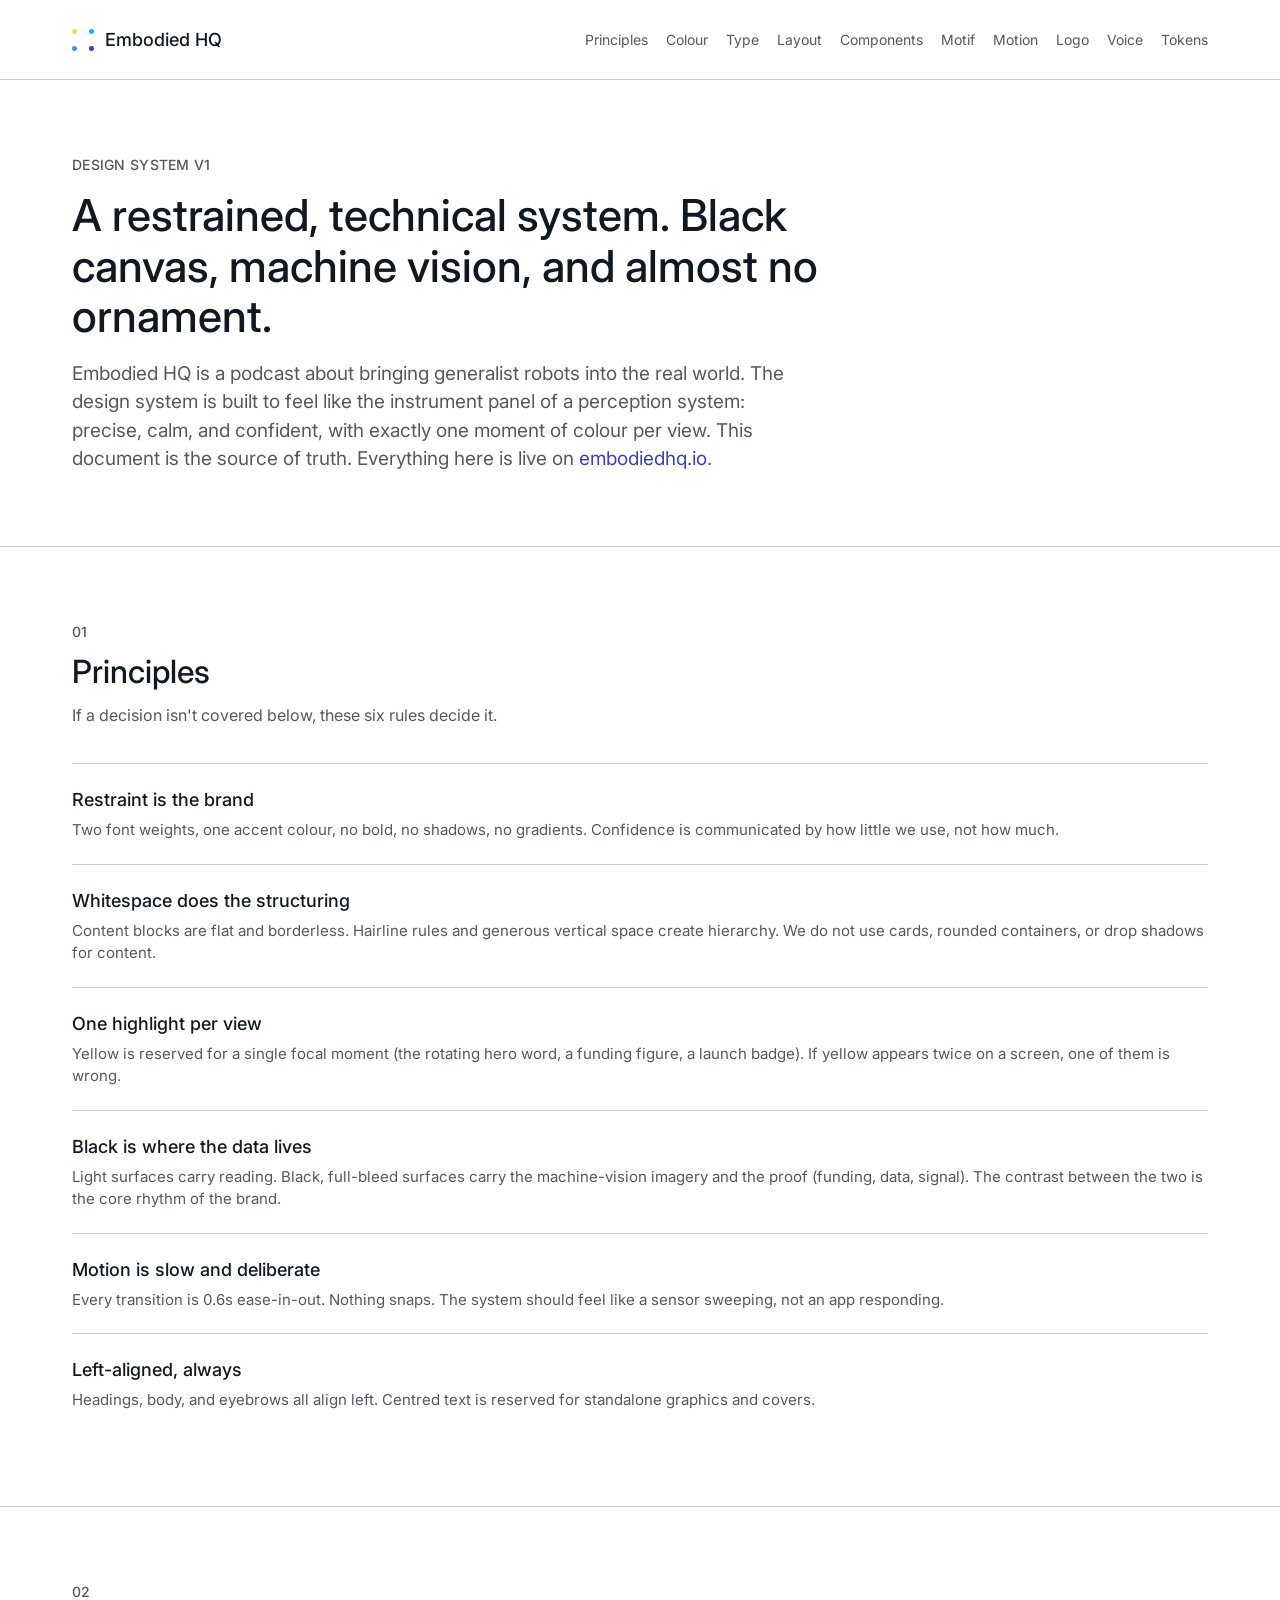
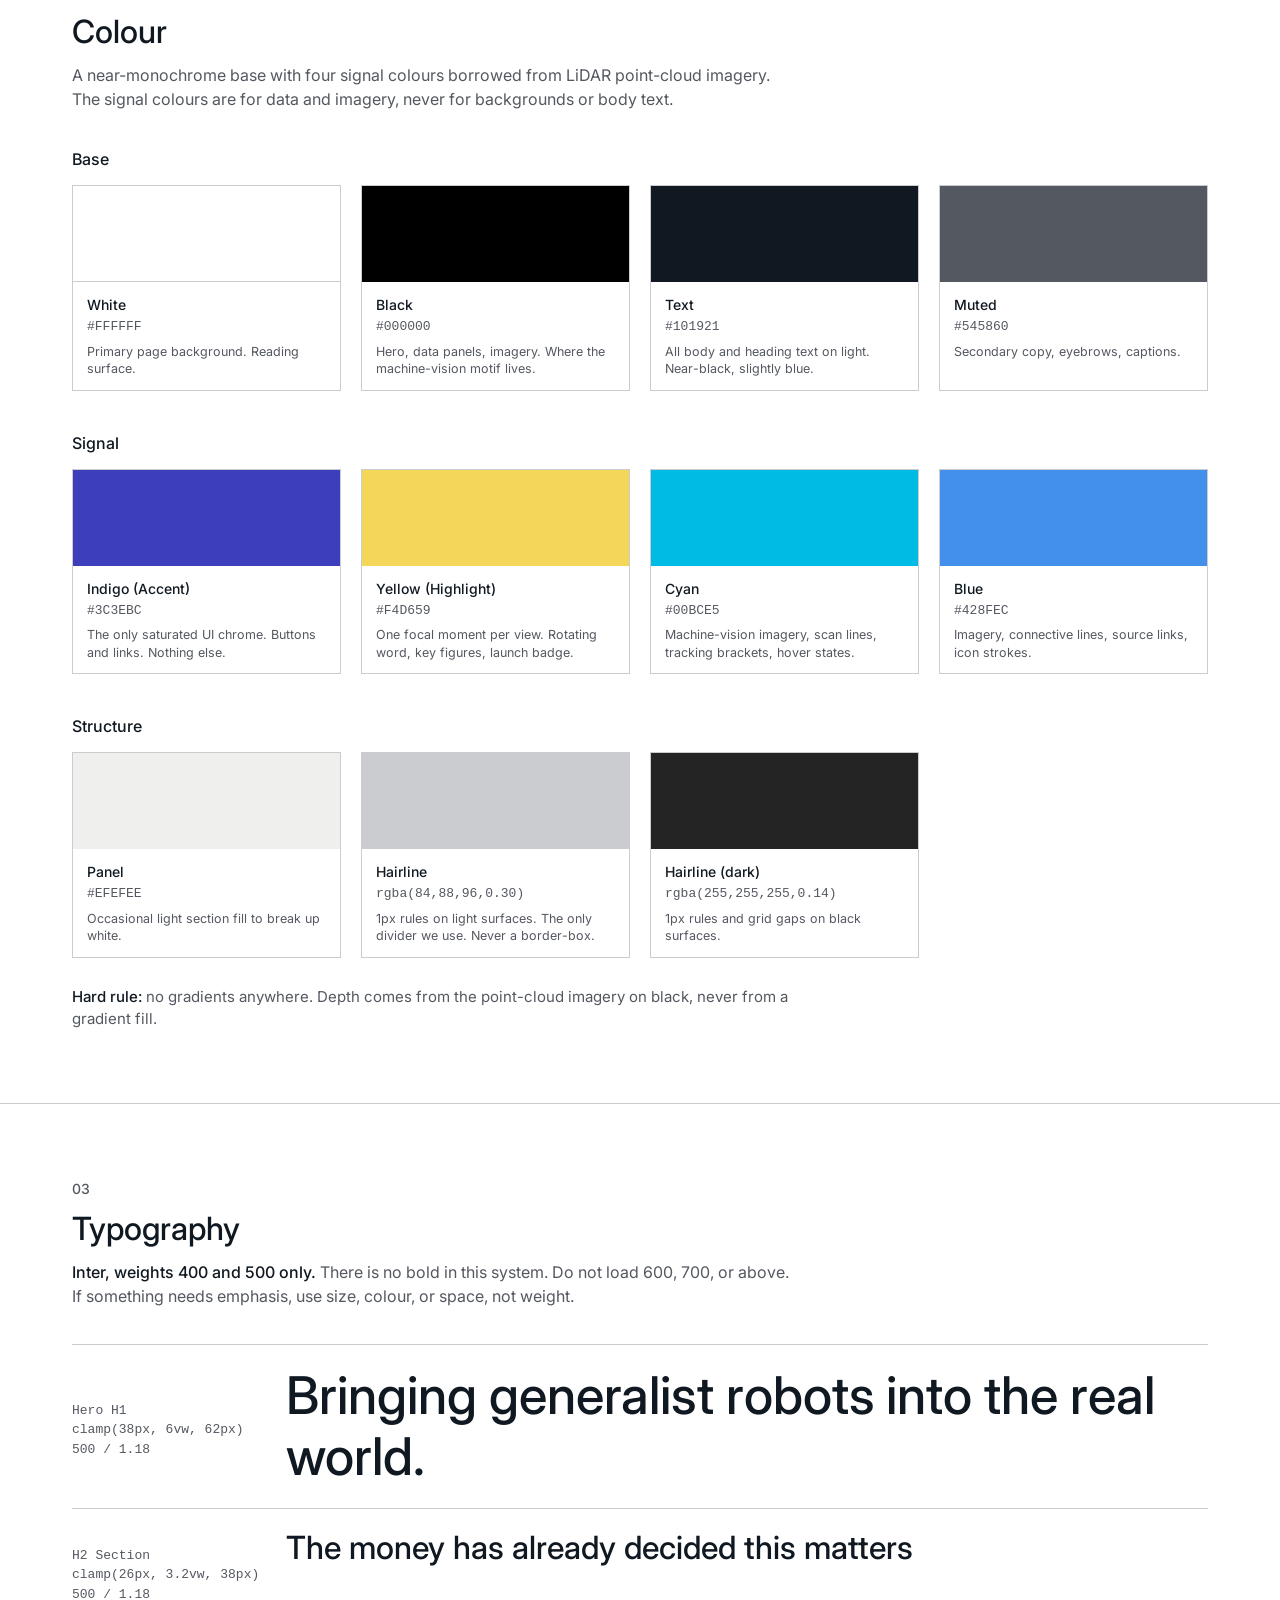
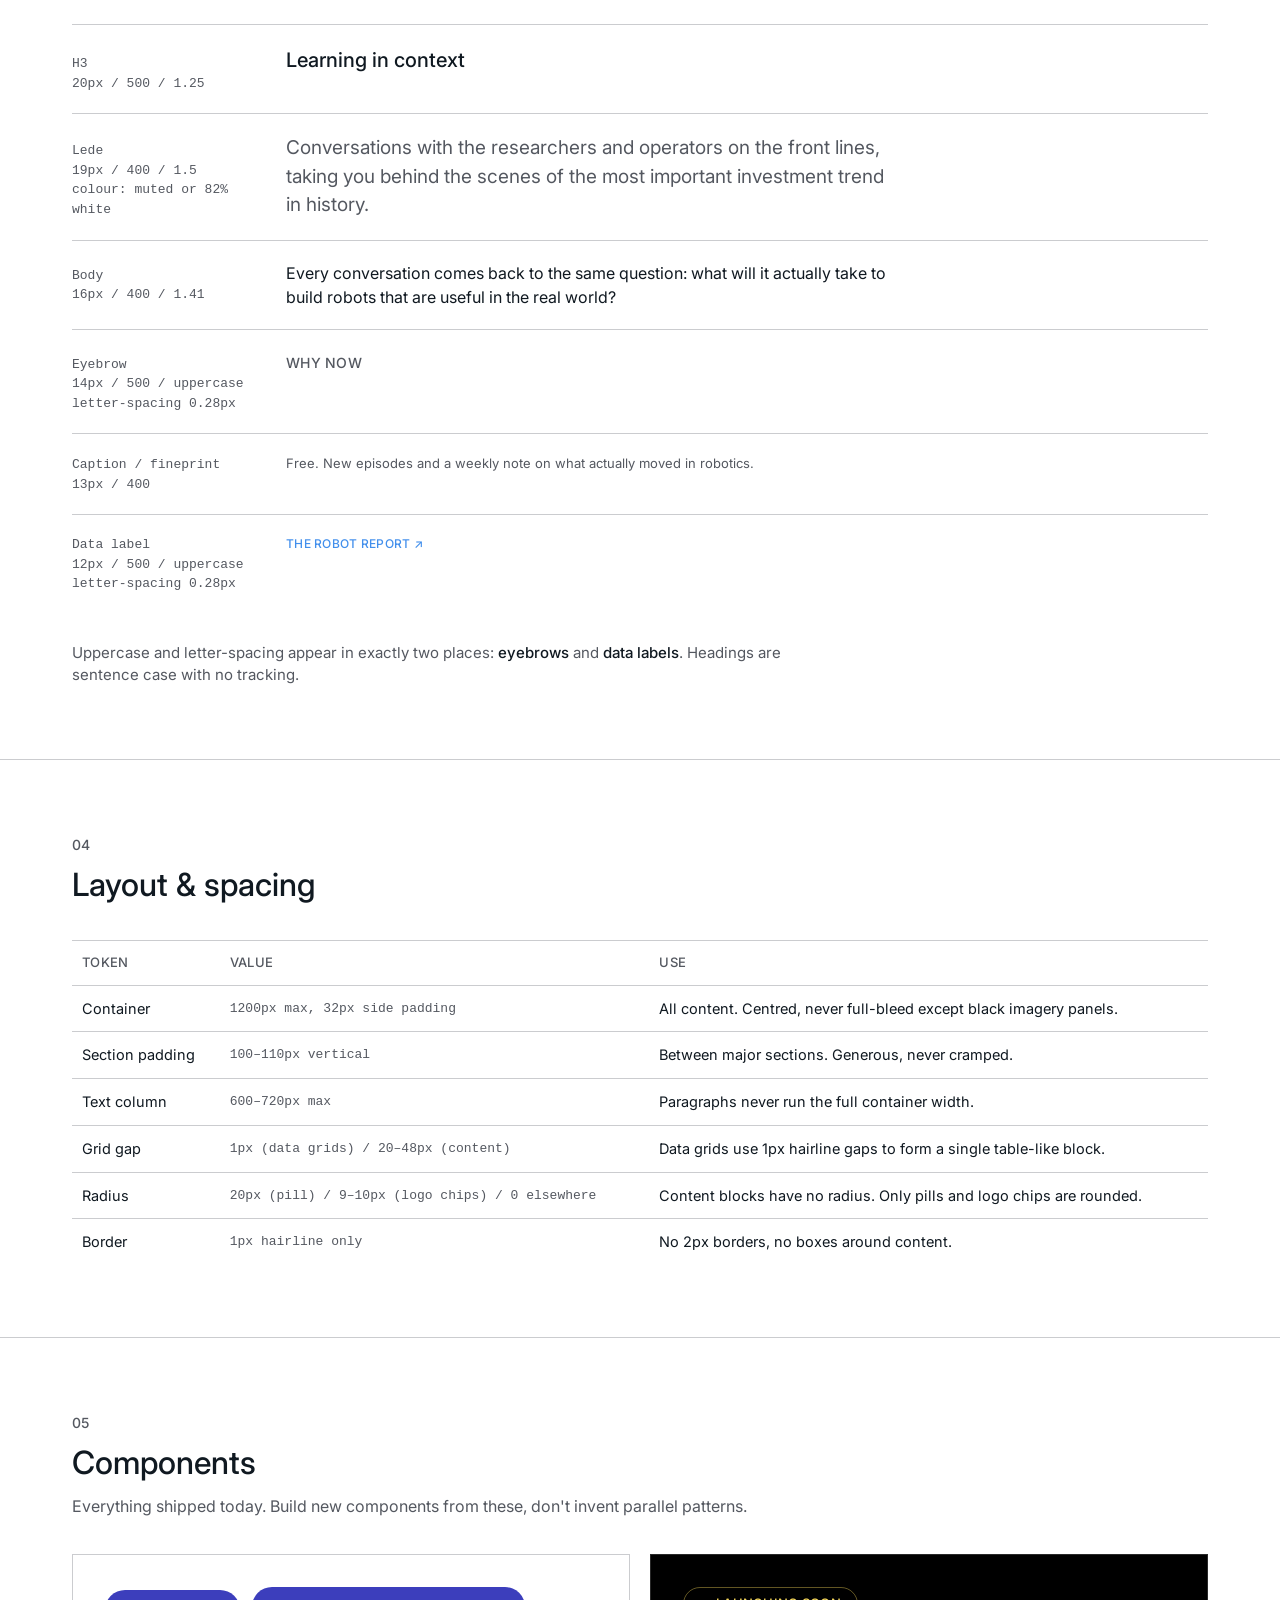
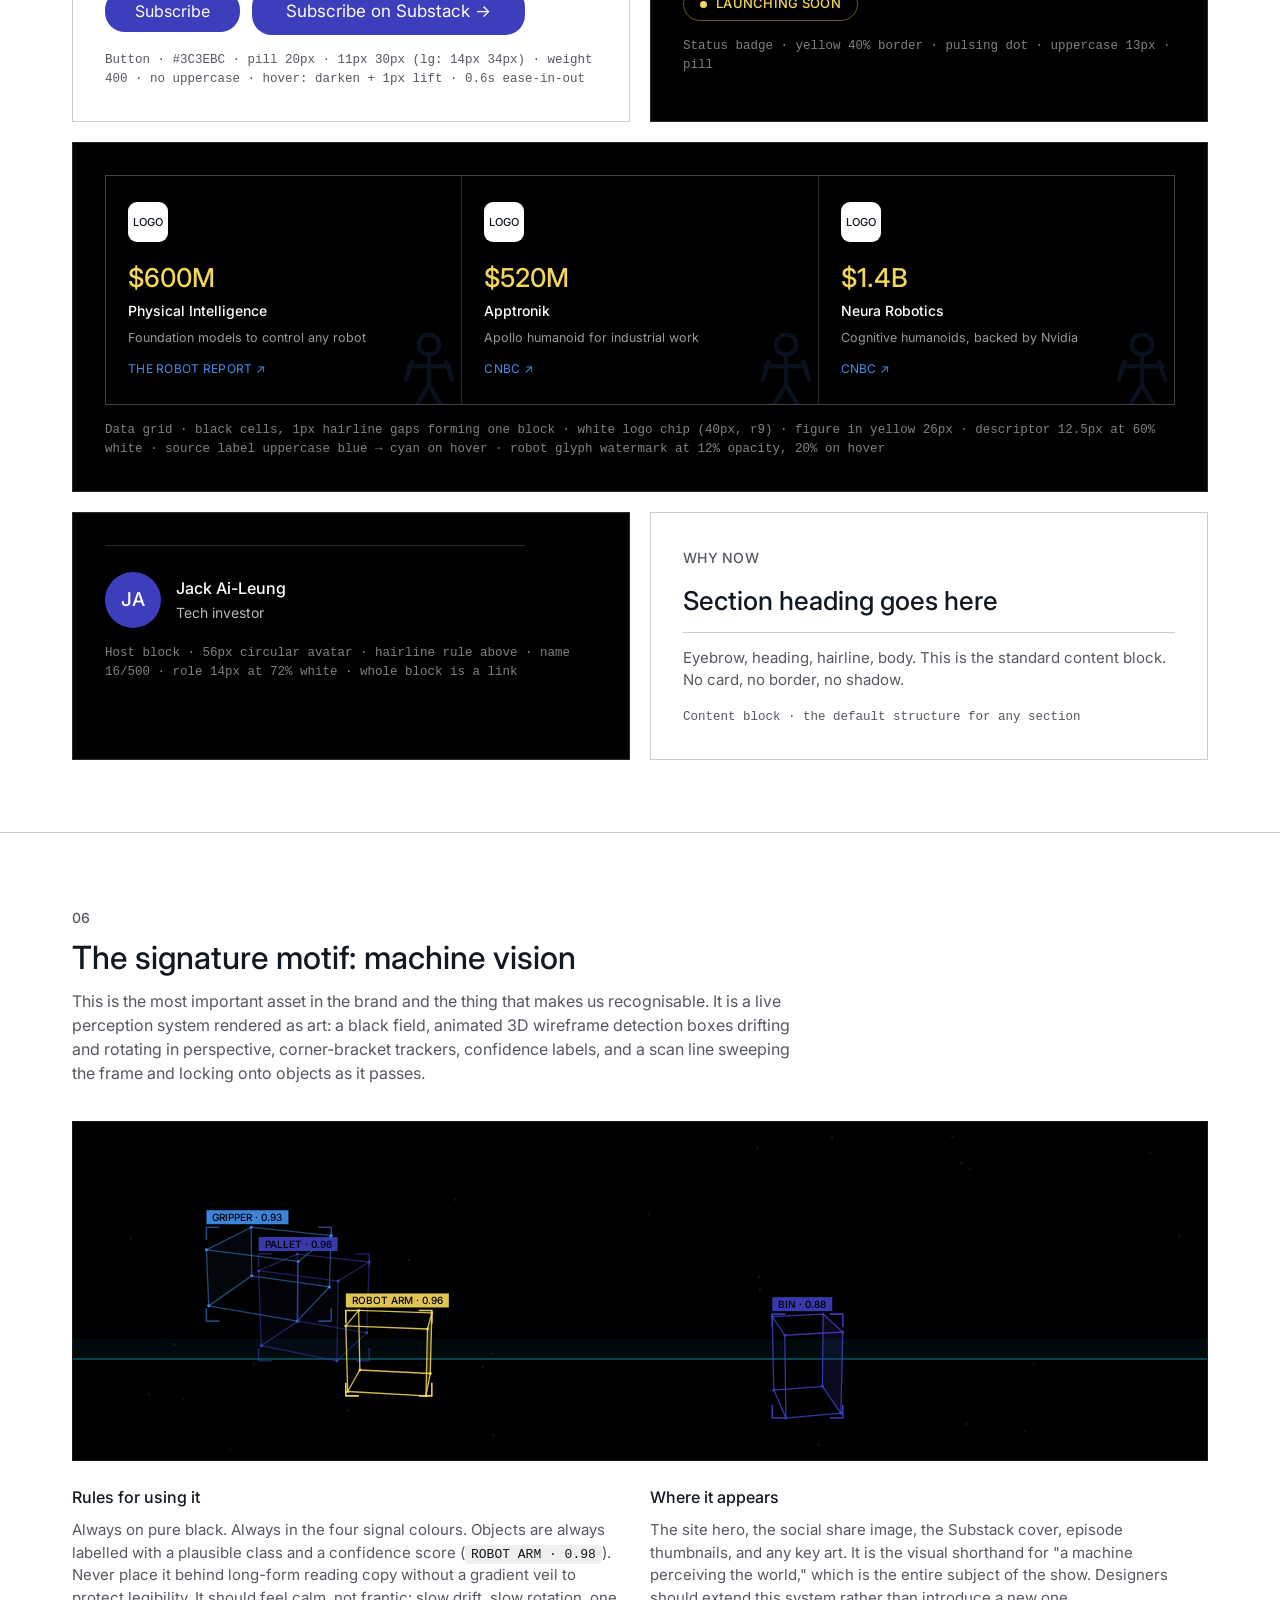
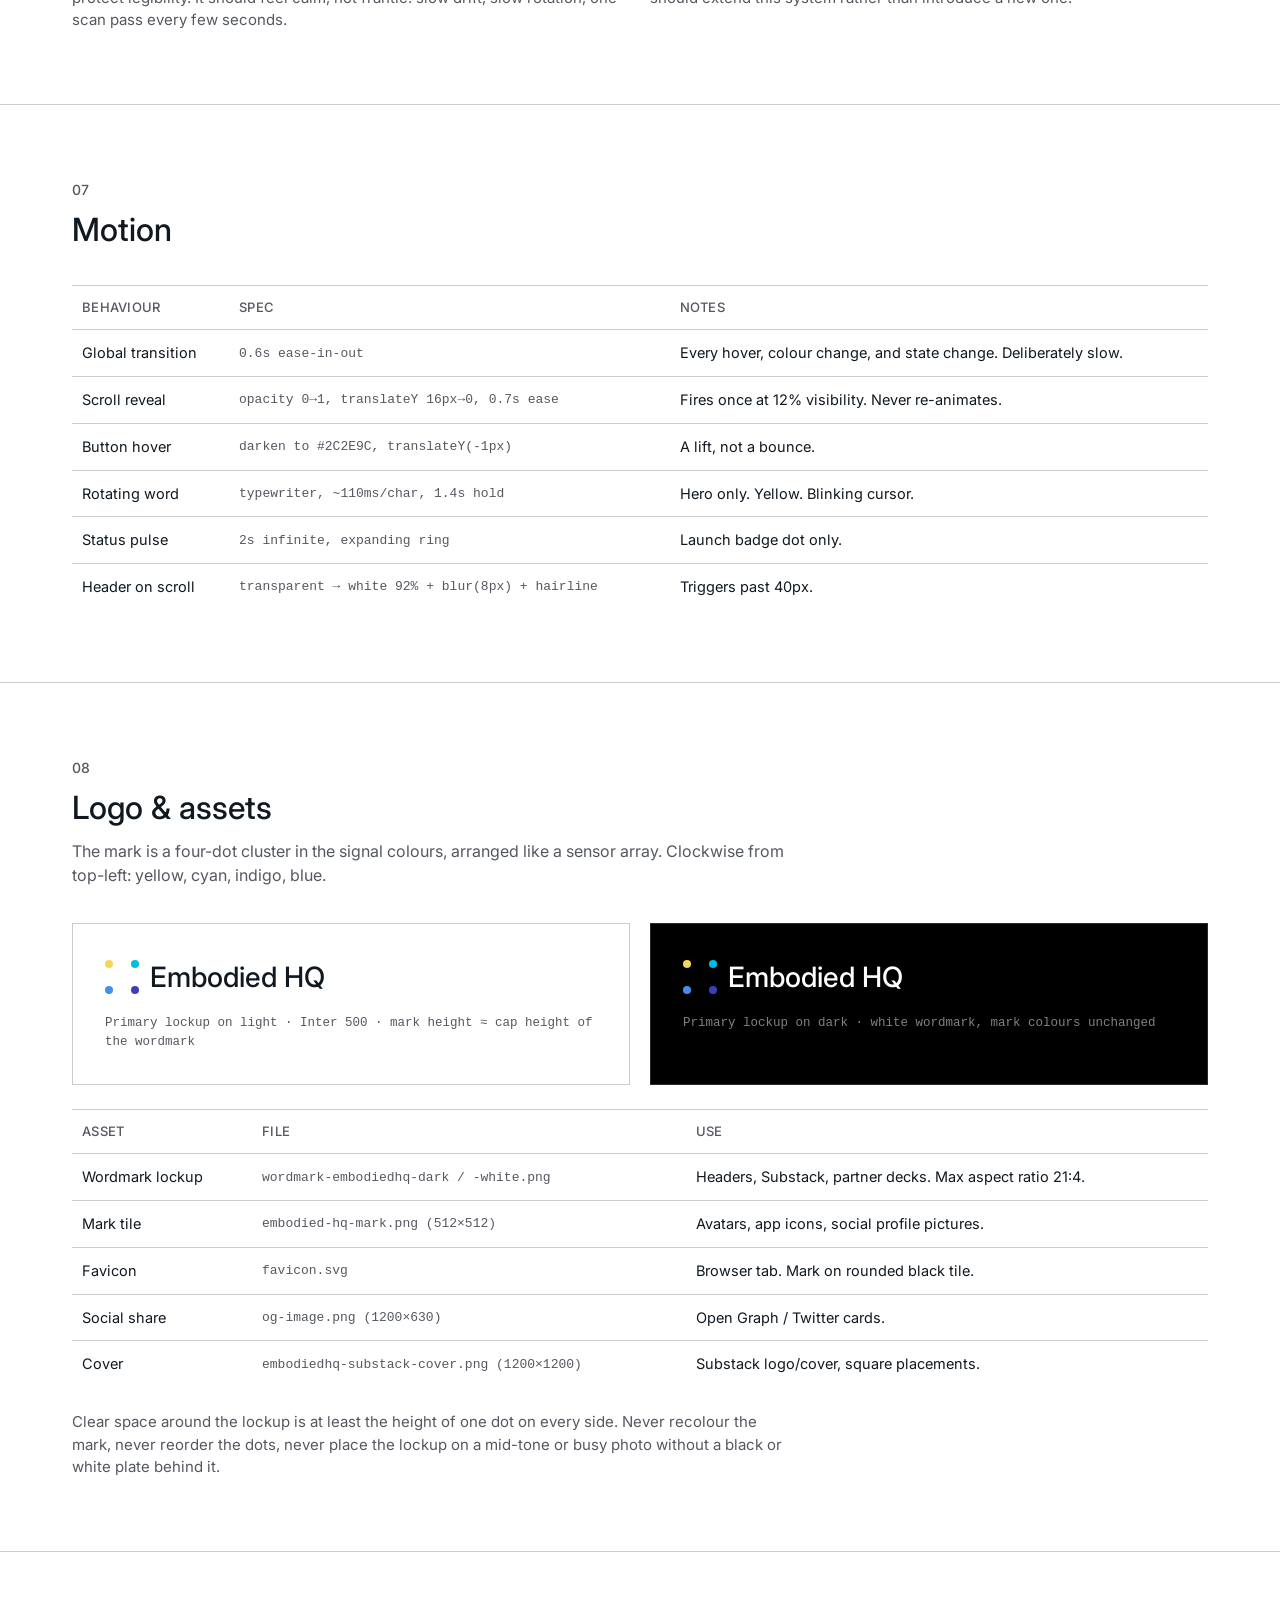
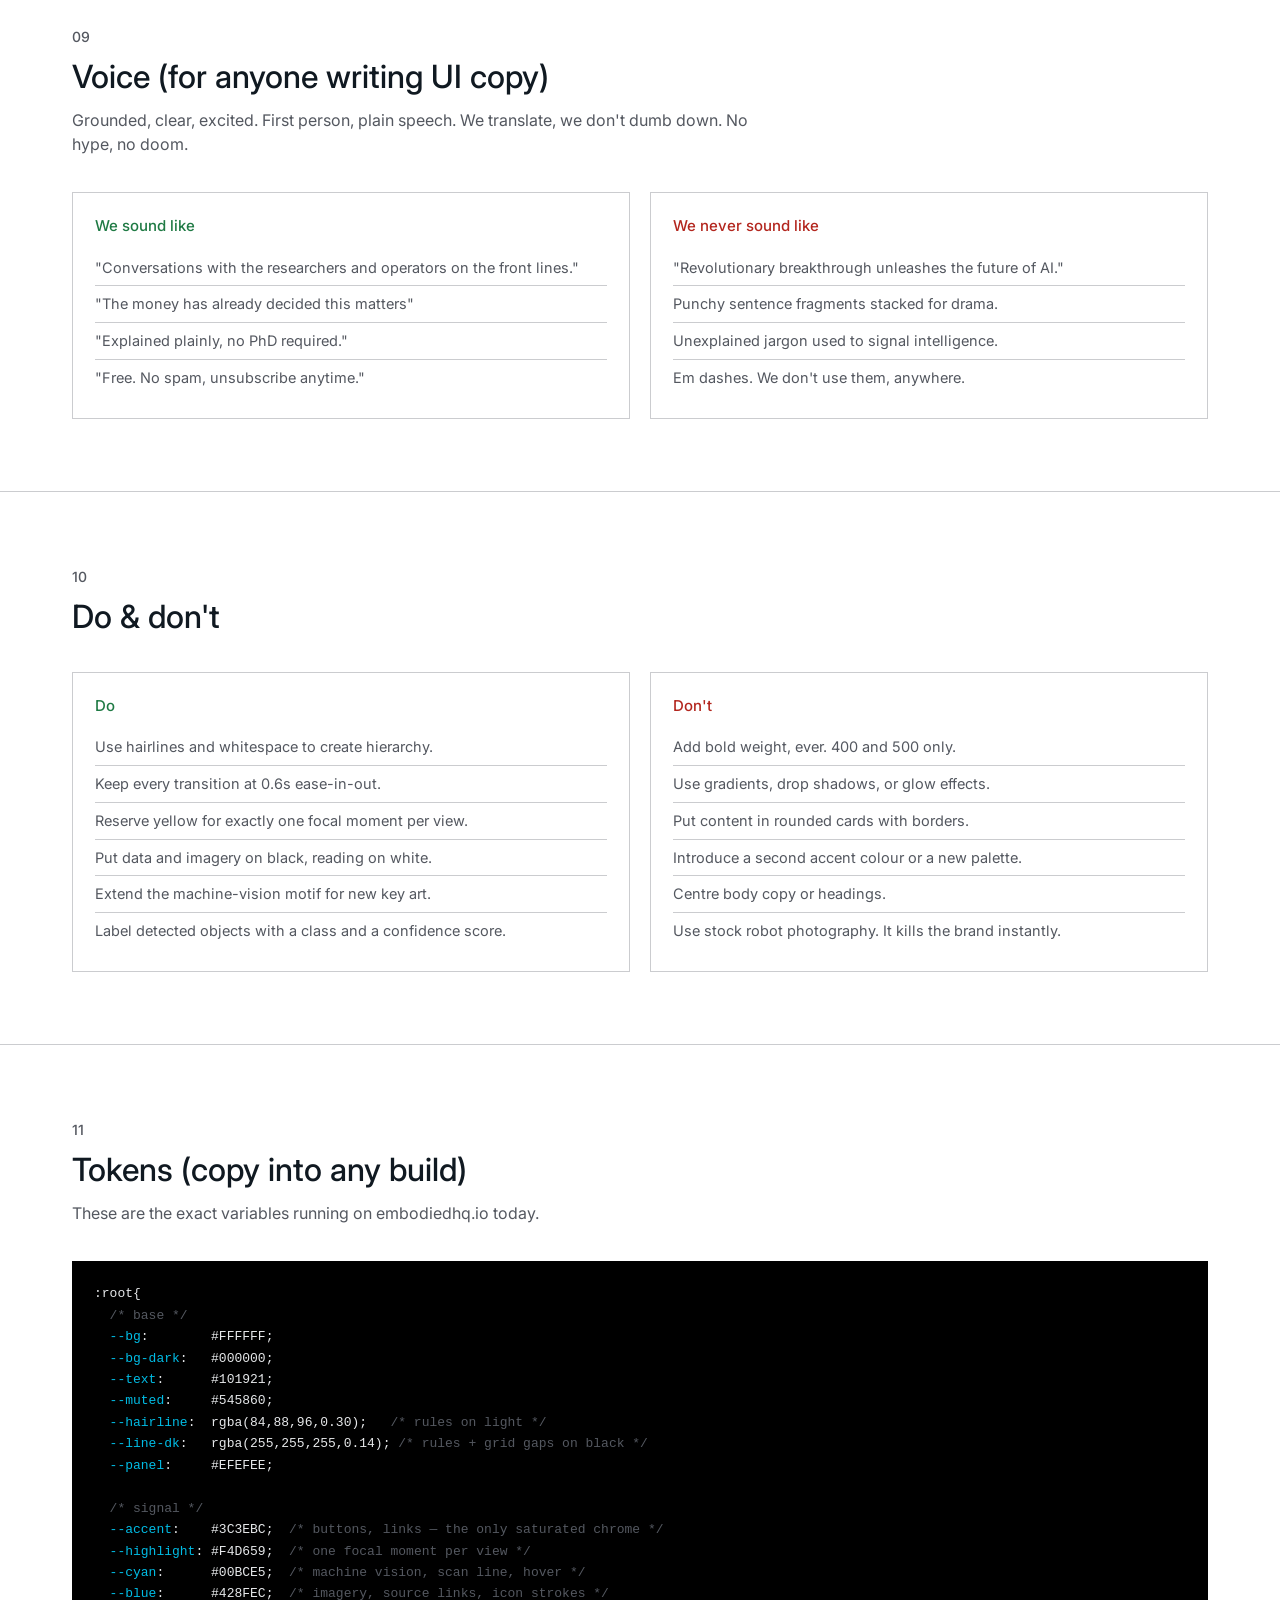
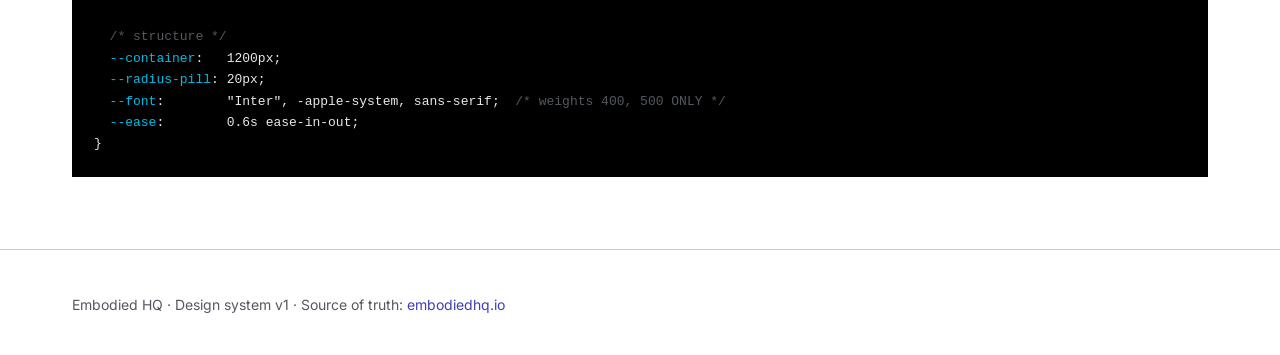
==== commit d5041f9b: "Design system: document --line-dk token" ====
--- a/design/index.html
+++ b/design/index.html
@@ -218,7 +218,8 @@
     <h3 style="font-size:16px;margin-bottom:14px">Structure</h3>
     <div class="grid g4">
       <div class="sw"><div class="chip" style="background:#EFEFEE"></div><div class="meta"><div class="nm">Panel</div><div class="hex">#EFEFEE</div><div class="use">Occasional light section fill to break up white.</div></div></div>
-      <div class="sw"><div class="chip" style="background:rgba(84,88,96,0.30)"></div><div class="meta"><div class="nm">Hairline</div><div class="hex">rgba(84,88,96,0.30)</div><div class="use">1px rules. The only divider we use. Never a border-box.</div></div></div>
+      <div class="sw"><div class="chip" style="background:rgba(84,88,96,0.30)"></div><div class="meta"><div class="nm">Hairline</div><div class="hex">rgba(84,88,96,0.30)</div><div class="use">1px rules on light surfaces. The only divider we use. Never a border-box.</div></div></div>
+      <div class="sw"><div class="chip" style="background:#000"><div style="height:100%;background:rgba(255,255,255,0.14)"></div></div><div class="meta"><div class="nm">Hairline (dark)</div><div class="hex">rgba(255,255,255,0.14)</div><div class="use">1px rules and grid gaps on black surfaces.</div></div></div>
     </div>
 
     <p style="margin-top:28px;color:var(--muted);font-size:15px;max-width:720px"><strong style="font-weight:500;color:var(--text)">Hard rule:</strong> no gradients anywhere. Depth comes from the point-cloud imagery on black, never from a gradient fill.</p>
@@ -495,7 +496,8 @@
   <span class="k">--bg-dark</span>:   #000000;
   <span class="k">--text</span>:      #101921;
   <span class="k">--muted</span>:     #545860;
-  <span class="k">--hairline</span>:  rgba(84,88,96,0.30);
+  <span class="k">--hairline</span>:  rgba(84,88,96,0.30);   <span class="c">/* rules on light */</span>
+  <span class="k">--line-dk</span>:   rgba(255,255,255,0.14); <span class="c">/* rules + grid gaps on black */</span>
   <span class="k">--panel</span>:     #EFEFEE;
 
   <span class="c">/* signal */</span>
